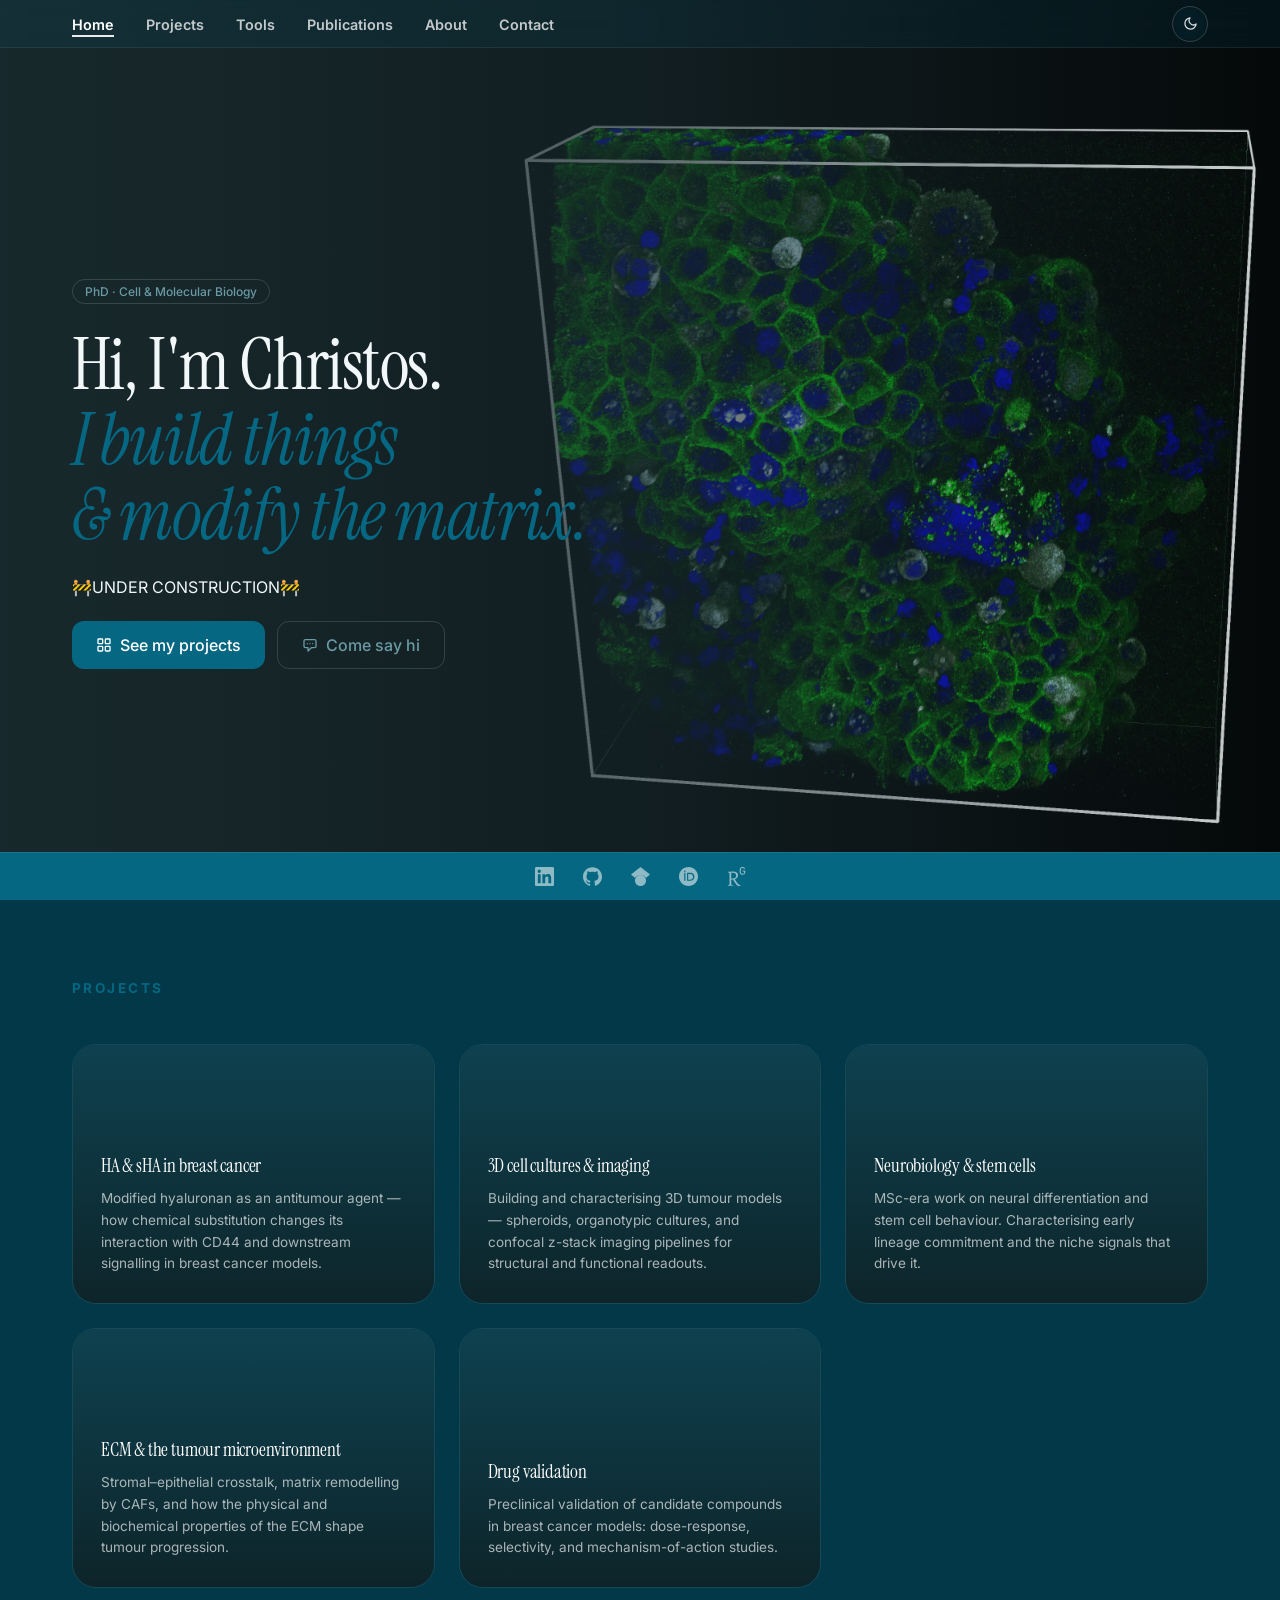
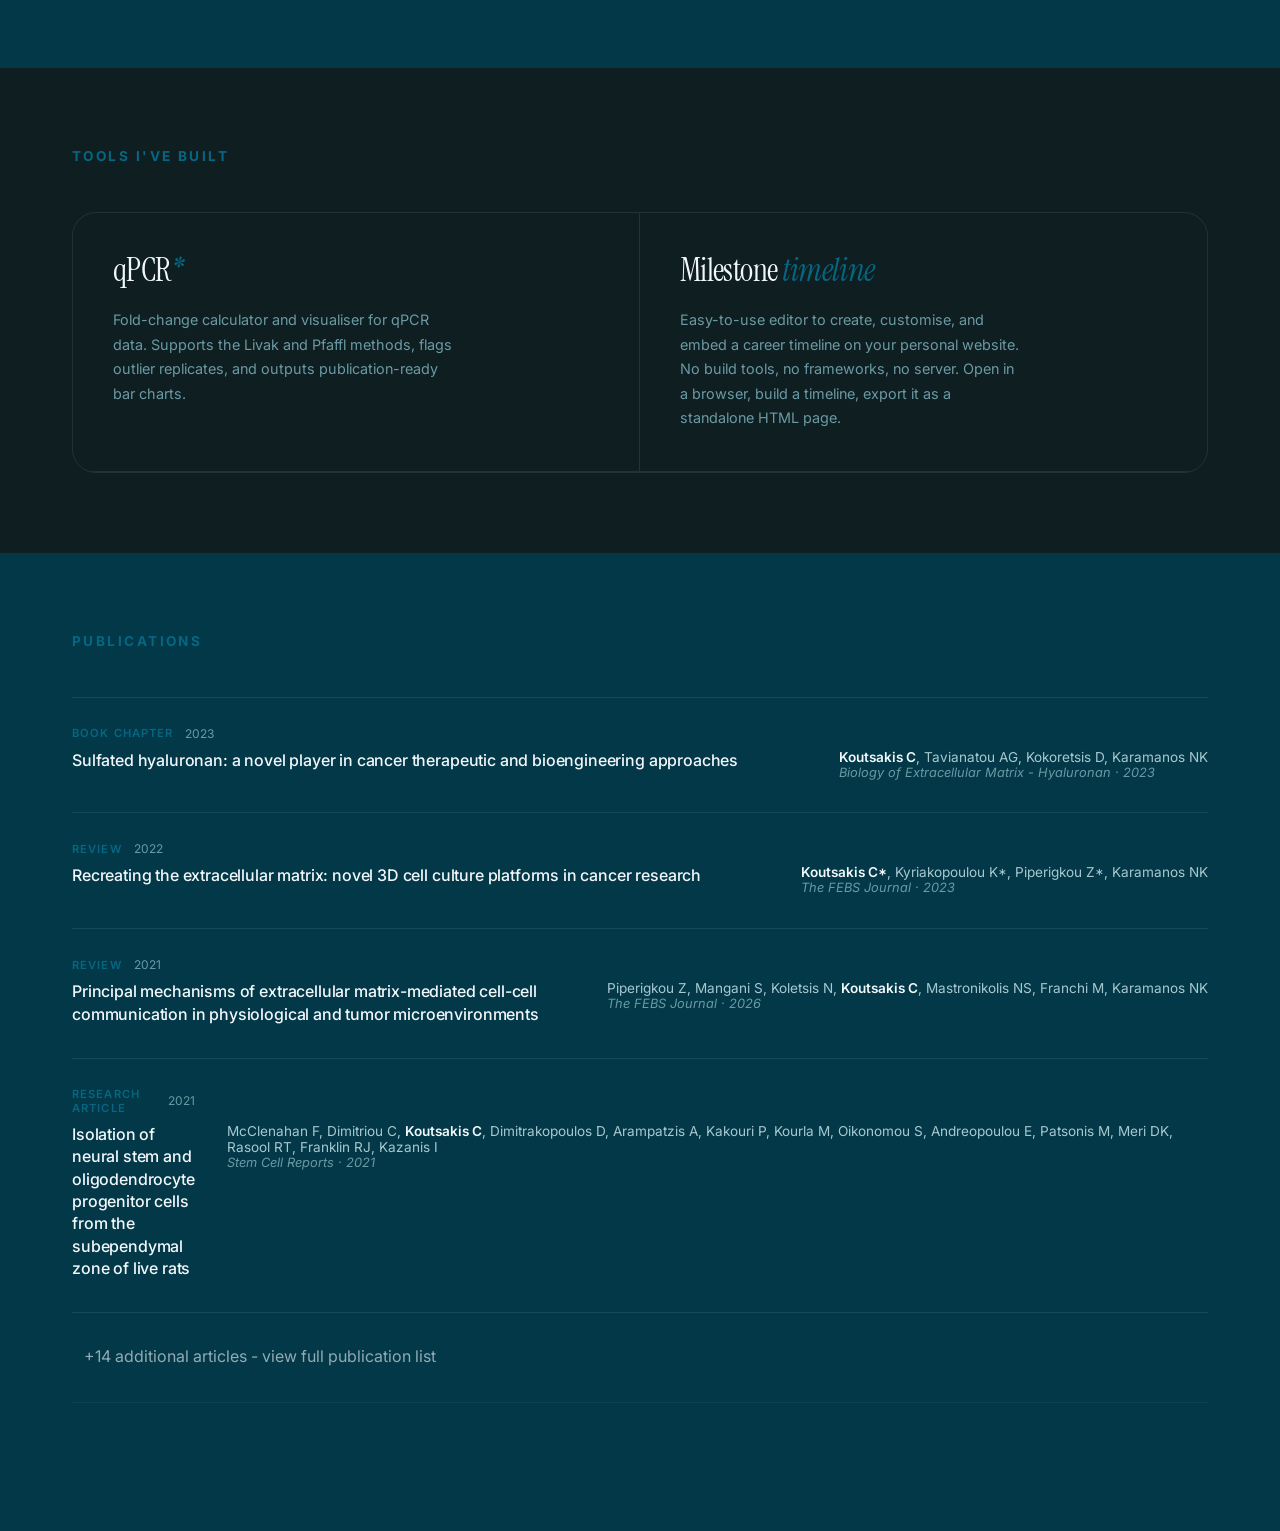
==== index.html @ 748b66ad "Update index.html fixed publication href links" ====
<!DOCTYPE html>
<html lang="en" data-theme="dark">
<head>
  <meta charset="UTF-8">
  <link rel="icon" type="image/svg+xml" href="/favicons/favicon.svg" type="image/svg+xml">
  <link rel="icon" type="image/png" href="/favicons/favicon-96x96.png" sizes="96x96" >
  <link rel="shortcut icon" href="/favicons/favicon.ico" />
  <link rel="apple-touch-icon" sizes="180x180" href="/favicons/apple-touch-icon.png" >
<meta name="apple-mobile-web-app-title" content="ck-bio">
  <meta name="viewport" content="width=device-width, initial-scale=1">
  <title>CK</title>
  <script>
    (function(){ const t = localStorage.getItem('theme'); if (t) document.documentElement.setAttribute('data-theme', t); })();
  </script>
  <link rel="preconnect" href="https://fonts.googleapis.com">
  <link rel="preconnect" href="https://fonts.gstatic.com" crossorigin>
  <link href="https://fonts.googleapis.com/css2?family=Instrument+Serif:ital@0;1&family=Newsreader:ital,opsz,wght@0,6..72,300..800;1,6..72,300..800&family=JetBrains+Mono:wght@300;400;500&family=Inter:wght@300;400;500;600&display=swap" rel="stylesheet">
  <link rel="stylesheet" href="style.css">
  <script data-goatcounter="https://goatreplicant.goatcounter.com/count"
        async src="//gc.zgo.at/count.js"></script>
</head>
<body>

  <nav class="navbar" id="navbar">
    <div class="navbar-inner">
      <button class="menu-btn nav-pill" id="menu-btn" aria-label="Open menu" aria-expanded="false">
        <span class="bar"></span>
        <span class="bar"></span>
        <span class="bar"></span>
      </button>
      <ul class="navbar-links" role="list">
        <li><a href="#" class="active">Home</a></li>
        <li><a href="#projects">Projects</a></li>
        <li><a href="#tools">Tools</a></li>
        <li><a href="#publications">Publications</a></li>
        <li><a href="about.html">About</a></li>
        <li><a href="contact.html">Contact</a></li>
      </ul>
      <div class="nav-controls">
        <button class="theme-btn nav-pill" id="theme-btn" aria-label="Toggle colour theme">
          <span class="theme-icon-wrap" aria-hidden="true">
            <svg class="icon-moon" width="15" height="15" fill="none" stroke="currentColor" stroke-width="2" viewBox="0 0 24 24"><path stroke-linecap="round" stroke-linejoin="round" d="M21 12.79A9 9 0 1111.21 3a7 7 0 009.79 9.79z"/></svg>
            <svg class="icon-sun" width="15" height="15" fill="none" stroke="currentColor" stroke-width="2" viewBox="0 0 24 24"><circle cx="12" cy="12" r="5"/><path stroke-linecap="round" stroke-linejoin="round" d="M12 1v2M12 21v2M4.22 4.22l1.42 1.42M18.36 18.36l1.42 1.42M1 12h2M21 12h2M4.22 19.78l1.42-1.42M18.36 5.64l1.42-1.42"/></svg>
          </span>
        </button>
      </div>
    </div>
  </nav>

  <div class="mobile-menu" id="mobile-menu" role="dialog" aria-modal="true">
    <a href="#" class="active">Home</a>
    <a href="#projects">Projects</a>
    <a href="#tools">Tools</a>
    <a href="#publications">Publications</a>
    <a href="about.html">About</a>
    <a href="contact.html">Contact</a>
  </div>

  <main>

    <!-- HERO -->
    <section class="hero">
      <div class="hero-bg">
        <img src="img/hero-bg.webp" alt="3D confocal z-stack - actin in green, nuclei in blue" loading="eager" fetchpriority="high">
        <div class="hero-overlay" aria-hidden="true"></div>
      </div>
      <div class="hero-content">
        <div class="hero-text">
          <span class="hero-pill">PhD · Cell &amp; Molecular Biology</span>
          <h1 class="display-serif hero-h1">
            Hi, I'm Christos.<br>
            <em>I build things<br>& modify the matrix.</em>
                     </h1>
           <p>🚧UNDER CONSTRUCTION🚧</p>
          <div class="hero-ctas">
            <a href="#projects" class="btn btn-default">
              <svg width="16" height="16" fill="none" stroke="currentColor" stroke-width="2" viewBox="0 0 24 24" aria-hidden="true"><rect x="3" y="3" width="7" height="7" rx="1"/><rect x="14" y="3" width="7" height="7" rx="1"/><rect x="3" y="14" width="7" height="7" rx="1"/><rect x="14" y="14" width="7" height="7" rx="1"/></svg>
              See my projects
            </a>
            <a href="contact.html" class="btn btn-outline">
              <svg width="16" height="16" fill="none" stroke="currentColor" stroke-width="2" viewBox="0 0 24 24" aria-hidden="true"><path stroke-linecap="round" stroke-linejoin="round" d="M8 10h.01M12 10h.01M16 10h.01M9 16H5a2 2 0 01-2-2V6a2 2 0 012-2h14a2 2 0 012 2v8a2 2 0 01-2 2h-5l-5 5v-5z"/></svg>
              Come say hi
            </a>
          </div>
        </div>
      </div>
    </section>

    <!-- PROJECTS PREVIEW -->
    <section class="section" id="projects">
      <div class="section-inner">
        <div class="section-label">
          <span class="eyebrow-lg">Projects</span>
        </div>
        <div class="pillars-grid">

          <a href="projects.html#sha" class="project-card">
            <div class="project-card-bg" style="background-image: url('img/project1.webp')"></div>
            <div class="project-card-overlay"></div>
            <div class="project-card-body">
              <h3>HA &amp; sHA in breast cancer</h3>
              <p>Modified hyaluronan as an antitumour agent — how chemical substitution changes its interaction with CD44 and downstream signalling in breast cancer models.</p>
            </div>
          </a>

          <a href="projects.html#3d" class="project-card">
            <div class="project-card-bg" style="background-image: url('img/project2.webp')"></div>
            <div class="project-card-overlay"></div>
            <div class="project-card-body">
              <h3>3D cell cultures &amp; imaging</h3>
              <p>Building and characterising 3D tumour models — spheroids, organotypic cultures, and confocal z-stack imaging pipelines for structural and functional readouts.</p>
            </div>
          </a>

          <a href="projects.html#neuro" class="project-card">
            <div class="project-card-bg" style="background-image: url('img/project3.webp')"></div>
            <div class="project-card-overlay"></div>
            <div class="project-card-body">
              <h3>Neurobiology &amp; stem cells</h3>
              <p>MSc-era work on neural differentiation and stem cell behaviour. Characterising early lineage commitment and the niche signals that drive it.</p>
            </div>
          </a>

          <a href="projects.html#ecm" class="project-card">
            <div class="project-card-bg" style="background-image: url('img/project4.webp')"></div>
            <div class="project-card-overlay"></div>
            <div class="project-card-body">
              <h3>ECM &amp; the tumour microenvironment</h3>
              <p>Stromal–epithelial crosstalk, matrix remodelling by CAFs, and how the physical and biochemical properties of the ECM shape tumour progression.</p>
            </div>
          </a>

          <a href="projects.html#drug" class="project-card">
            <div class="project-card-bg" style="background-image: url('img/project5.webp')"></div>
            <div class="project-card-overlay"></div>
            <div class="project-card-body">
              <h3>Drug validation</h3>
              <p>Preclinical validation of candidate compounds in breast cancer models: dose-response, selectivity, and mechanism-of-action studies.</p>
            </div>
          </a>

        </div>
      </div>
    </section>

    <!-- TOOLS PREVIEW -->
    <section class="section section-dark" id="tools">
      <div class="section-inner">
        <div class="section-label">
          <span class="eyebrow-lg">Tools I've Built</span>
        </div>
        <div class="interests-grid">

          <a href="https://ck-bio.github.io/qpcr" class="interest-card interest-card--link">
            <h3 class="interest-title">qPCR<em>*</em></h3>
            <p class="interest-desc">Fold-change calculator and visualiser for qPCR data. Supports the Livak and Pfaffl methods, flags outlier replicates, and outputs publication-ready bar charts.</p>
            <span class="star-count" data-repo="ck-bio/qpcr">⭐ —</span>
          </a>

          <a href="https://ck-bio.github.io/milestone-timeline" class="interest-card interest-card--link">
            <h3 class="interest-title">Milestone <em>timeline</em></h3>
            <p class="interest-desc">Easy-to-use editor to create, customise, and embed a career timeline on your personal website. No build tools, no frameworks, no server. Open in a browser, build a timeline, export it as a standalone HTML page.</p>
         <span class="star-count" data-repo="ck-bio/milestone-timeline">⭐ —</span>
          </a>

        </div>
      </div>
    </section>

    <section class="section" id="publications">
      <div class="section-inner">
        <div class="section-label">
          <span class="eyebrow-lg">Publications</span>
        </div>
        <div class="pub-list">

          
          <article class="pub-item">
            <div class="pub-meta"><span class="pub-type">Book chapter</span><span class="pub-year">2023</span></div>
            <h3 class="pub-title"><a href="https://doi.org/10.1007/978-3-031-30300-5_10" target="_blank" rel="noopener">Sulfated hyaluronan: a novel player in cancer therapeutic and bioengineering approaches</h3>
            <p class="pub-authors"><strong>Koutsakis C</strong>, Tavianatou AG, Kokoretsis D, Karamanos NΚ</p>
            <p class="pub-journal">Biology of Extracellular Matrix - Hyaluronan · 2023</p>
          </article>

          <article class="pub-item">
            <div class="pub-meta"><span class="pub-type">Review</span><span class="pub-year">2022</span></div>
            <h3 class="pub-title"><a href="https://doi.org/10.1111/febs.16778" target="_blank" rel="noopener">Recreating the extracellular matrix: novel 3D cell culture platforms in cancer research </h3>
            <p class="pub-authors"><strong>Koutsakis C*</strong>, Kyriakopoulou K*, Piperigkou Z*, Karamanos NK</p>
            <p class="pub-journal">The FEBS Journal · 2023</p>
            </article>

          <article class="pub-item">
            <div class="pub-meta"><span class="pub-type">Review</span><span class="pub-year">2021</span></div>
            <h3 class="pub-title"><a href="https://doi.org/10.1111/febs.70207" target="_blank" rel="noopener">Principal mechanisms of extracellular matrix-mediated cell-cell communication in physiological and tumor microenvironments</h3>
            <p class="pub-authors">Piperigkou Z, Mangani S, Koletsis N, <strong>Koutsakis C</strong>, Mastronikolis NS, Franchi M, Karamanos NK</p>
            <p class="pub-journal">The FEBS Journal · 2026</p>
          </article>

          <article class="pub-item">
            <div class="pub-meta"><span class="pub-type">Research article</span><span class="pub-year">2021</span></div>
            <h3 class="pub-title"><a href="https://doi.org/10.1016/j.stemcr.2021.08.015" target="_blank" rel="noopener">Isolation of neural stem and oligodendrocyte progenitor cells from the subependymal zone of live rats</h3>
            <p class="pub-authors">McClenahan F, Dimitriou C, <strong>Koutsakis C</strong>, Dimitrakopoulos D, Arampatzis A, Kakouri P, Kourla M, Oikonomou S, Andreopoulou E, Patsonis M, Meri DK, Rasool RT, Franklin RJ, Kazanis I</p>
            <p class="pub-journal">Stem Cell Reports · 2021</p>
               </article>

          <article class="pub-item pub-item--muted">
            <div class="pub-meta"><span class="pub-type"><a href="publications.html">+14 additional articles - view full publication list</a></span></div>
          </article>

        </div>
      </div>
    </section>
  </main>

  <footer class="footer">
    <div class="footer-inner">
      <a href="https://linkedin.com/in/ckoutsakis" target="_blank" rel="noopener noreferrer" class="footer-icon" aria-label="LinkedIn"><svg viewBox="0 0 24 24"><path d="M20.447 20.452h-3.554v-5.569c0-1.328-.027-3.037-1.852-3.037-1.853 0-2.136 1.445-2.136 2.939v5.667H9.351V9h3.414v1.561h.046c.477-.9 1.637-1.85 3.37-1.85 3.601 0 4.267 2.37 4.267 5.455v6.286zM5.337 7.433a2.062 2.062 0 01-2.063-2.065 2.064 2.064 0 112.063 2.065zm1.782 13.019H3.555V9h3.564v11.452zM22.225 0H1.771C.792 0 0 .774 0 1.729v20.542C0 23.227.792 24 1.771 24h20.451C23.2 24 24 23.227 24 22.271V1.729C24 .774 23.2 0 22.222 0h.003z"/></svg></a>
      <a href="https://github.com/ck-bio" target="_blank" rel="noopener noreferrer" class="footer-icon" aria-label="GitHub"><svg viewBox="0 0 24 24"><path d="M12 .297c-6.63 0-12 5.373-12 12 0 5.303 3.438 9.8 8.205 11.385.6.113.82-.258.82-.577 0-.285-.01-1.04-.015-2.04-3.338.724-4.042-1.61-4.042-1.61C4.422 18.07 3.633 17.7 3.633 17.7c-1.087-.744.084-.729.084-.729 1.205.084 1.838 1.236 1.838 1.236 1.07 1.835 2.809 1.305 3.495.998.108-.776.417-1.305.76-1.605-2.665-.3-5.466-1.332-5.466-5.93 0-1.31.465-2.38 1.235-3.22-.135-.303-.54-1.523.105-3.176 0 0 1.005-.322 3.3 1.23.96-.267 1.98-.399 3-.405 1.02.006 2.04.138 3 .405 2.28-1.552 3.285-1.23 3.285-1.23.645 1.653.24 2.873.12 3.176.765.84 1.23 1.91 1.23 3.22 0 4.61-2.805 5.625-5.475 5.92.42.36.81 1.096.81 2.22 0 1.606-.015 2.896-.015 3.286 0 .315.21.69.825.57C20.565 22.092 24 17.592 24 12.297c0-6.627-5.373-12-12-12"/></svg></a>
      <a href="https://scholar.google.com/citations?user=hE_3P08AAAAJ" target="_blank" rel="noopener noreferrer" class="footer-icon" aria-label="Google Scholar"><svg viewBox="0 0 24 24"><path d="M12 24a7 7 0 1 1 0-14 7 7 0 0 1 0 14zm0-24L0 9.5l4.838 3.94A8 8 0 0 1 12 10a8 8 0 0 1 7.162 3.44L24 9.5z"/></svg></a>
      <a href="https://orcid.org/0000-0001-8705-7867" target="_blank" rel="noopener noreferrer" class="footer-icon" aria-label="ORCID"><svg viewBox="0 0 24 24"><path d="M12 0C5.372 0 0 5.372 0 12s5.372 12 12 12 12-5.372 12-12S18.628 0 12 0zM7.369 4.378c.525 0 .947.431.947.947s-.422.947-.947.947a.95.95 0 0 1-.947-.947c0-.525.422-.947.947-.947zm-.722 3.038h1.444v10.041H6.647V7.416zm3.562 0h3.9c3.712 0 5.344 2.653 5.344 5.025 0 2.578-2.016 5.016-5.325 5.016h-3.919V7.416zm1.444 1.303v7.444h2.297c3.272 0 3.872-2.944 3.872-3.722 0-2.016-1.284-3.722-3.9-3.722h-2.269z"/></svg></a>
      <a href="https://www.researchgate.net/profile/Christos_Koutsakis" target="_blank" rel="noopener noreferrer" class="footer-icon" aria-label="ResearchGate"><svg viewBox="0 0 24 24" fill="currentColor"><path d="M19.586 0c-.818 0-1.508.19-2.073.565-.563.377-.97.936-1.213 1.68a3.193 3.193 0 0 0-.112.437 8.365 8.365 0 0 0-.078.53 9 9 0 0 0-.05.727c-.01.282-.013.621-.013 1.016a31.121 31.123 0 0 0 .014 1.017 9 9 0 0 0 .05.727 7.946 7.946 0 0 0 .077.53h-.005a3.334 3.334 0 0 0 .113.438c.245.743.65 1.303 1.214 1.68.565.376 1.256.564 2.075.564.8 0 1.536-.213 2.105-.603.57-.39.94-.916 1.175-1.65.076-.235.135-.558.177-.93a10.9 10.9 0 0 0 .043-1.207v-.82c0-.095-.047-.142-.14-.142h-3.064c-.094 0-.14.047-.14.141v.956c0 .094.046.14.14.14h1.666c.056 0 .084.03.084.086 0 .36 0 .62-.036.865-.038.244-.1.447-.147.606-.108.385-.348.664-.638.876-.29.212-.738.35-1.227.35-.545 0-.901-.15-1.21-.353-.306-.203-.517-.454-.67-.915a3.136 3.136 0 0 1-.147-.762 17.366 17.367 0 0 1-.034-.656c-.01-.26-.014-.572-.014-.939a26.401 26.403 0 0 1 .014-.938 15.821 15.822 0 0 1 .035-.656 3.19 3.19 0 0 1 .148-.76 1.89 1.89 0 0 1 .742-1.01c.344-.244.593-.352 1.137-.352.508 0 .815.096 1.144.303.33.207.528.492.764.925.047.094.111.118.198.07l1.044-.43c.075-.048.09-.115.042-.199a3.549 3.549 0 0 0-.466-.742 3 3 0 0 0-.679-.607 3.313 3.313 0 0 0-.903-.41A4.068 4.068 0 0 0 19.586 0zM8.217 5.836c-1.69 0-3.036.086-4.297.086-1.146 0-2.291 0-3.007-.029v.831l1.088.2c.744.144 1.174.488 1.174 2.264v11.288c0 1.777-.43 2.12-1.174 2.263l-1.088.2v.832c.773-.029 2.12-.086 3.465-.086 1.29 0 2.951.057 3.667.086v-.831l-1.49-.2c-.773-.115-1.174-.487-1.174-2.264v-4.784c.688.057 1.29.057 2.206.057 1.748 3.123 3.41 5.472 4.355 6.56.86 1.032 2.177 1.691 3.839 1.691.487 0 1.003-.086 1.318-.23v-.744c-1.031 0-2.063-.716-2.808-1.518-1.26-1.376-2.95-3.582-4.355-6.074 2.32-.545 4.04-2.722 4.04-4.9 0-3.208-2.492-4.698-5.758-4.698zm-.515 1.29c2.406 0 3.839 1.26 3.839 3.552 0 2.263-1.547 3.782-4.097 3.782-.974 0-1.404-.03-2.063-.086v-7.19c.66-.059 1.547-.059 2.32-.059z"/></svg></a>
      </div>
  </footer>

  <button id="scroll-to-top" class="scroll-top" aria-label="Scroll to top">
    <svg width="20" height="20" fill="none" stroke="currentColor" stroke-width="2" viewBox="0 0 24 24"><path stroke-linecap="round" stroke-linejoin="round" d="M5 15l7-7 7 7"/></svg>
  </button>

  <script src="main.js" defer></script>
</body>
</html>
---- style.css ----
/* ── DARK THEME (default) ── */
:root, [data-theme="dark"] {
  --font-serif: 'Instrument Serif', 'Newsreader', Georgia, serif;
  --font-mono:  'JetBrains Mono', monospace;
  --font-sans:  'Inter', system-ui, sans-serif;
  --bg:          #023847;
  --surface:     #0e4352;
  --brand:       #056782;
  --accent:      #056782;
  --text-2:      #a8c8d0;
  --text-3:      #6a9aa4;
  --fg:          #f2f7fa;
  --line:        rgba(140,168,172,0.15);
  --line-strong: rgba(140,168,172,0.25);
  --glass:       rgba(45,74,80,0.6);
  --hero-overlay-h: rgba(25,43,47,0.95);
  --hero-overlay-m: rgba(25,43,47,0.7);
  --hero-overlay-t: rgba(25,43,47,0.2);
  --hero-overlay-mob-t: rgba(25,43,47,0.88);
  --hero-overlay-mob-m: rgba(25,43,47,0.55);
  --outline-hover-bg: rgba(45,74,80,0.9);
  --radius-md:  0.375rem;
  --radius-xl:  0.75rem;
  --radius-3xl: 1.5rem;
  --ease-out:   cubic-bezier(0, 0, 0.2, 1);
  --max-w:      1200px;
  --bar:        3rem;
}

/* ── LIGHT THEME ── */
[data-theme="light"] {
  --bg:          #f0f7f9;
  --surface:     #dceef2;
  --text-2:      #2d5a62;
  --text-3:      #4a8090;
  --fg:          #0d2428;
  --line:        rgba(5,103,130,0.12);
  --line-strong: rgba(5,103,130,0.22);
  --glass:       rgba(220,238,242,0.7);
  --hero-overlay-h: rgba(240,247,249,0.92);
  --hero-overlay-m: rgba(240,247,249,0.65);
  --hero-overlay-t: rgba(240,247,249,0.15);
  --hero-overlay-mob-t: rgba(240,247,249,0.88);
  --hero-overlay-mob-m: rgba(240,247,249,0.55);
  --outline-hover-bg: rgba(220,238,242,0.9);
}

*, *::before, *::after { box-sizing: border-box; margin: 0; padding: 0; border: 0; }
html { font-size: 16px; -webkit-font-smoothing: antialiased; scroll-behavior: smooth; }
body {
  font-family: var(--font-sans); font-weight: 400;
  background: var(--bg); color: var(--fg);
  min-height: 100vh; display: flex; flex-direction: column;
  padding-bottom: calc(var(--bar) + env(safe-area-inset-bottom));
  transition: background 0.3s, color 0.3s;
}
a { color: inherit; text-decoration: none; }
img { display: block; max-width: 100%; height: auto; }
ul { list-style: none; }

.display-serif { font-family: var(--font-serif); font-optical-sizing: auto; letter-spacing: -0.02em; font-weight: 400; line-height: 1.04; }
.display-serif em { color: var(--accent); font-style: italic; }

.eyebrow { font-family: var(--font-sans); letter-spacing: 0.22em; text-transform: uppercase; color: var(--brand); font-size: 11px; font-weight: 600; }

/* ── NAV ── */
.navbar {
  position: fixed; top: 0; left: 0; right: 0; z-index: 50;
  height: var(--bar);
  background: rgba(5,103,130,0.12);
  backdrop-filter: blur(12px); -webkit-backdrop-filter: blur(12px);
  border-bottom: 1px solid rgba(255,255,255,0.07);
  transition: background 0.3s;
}
[data-theme="light"] .navbar {
  background: rgba(240,247,249,0.65);
  border-bottom-color: rgba(5,103,130,0.1);
}    [data-theme="light"] .navbar .navbar-links a { color: rgba(13,36,40,0.7); }
[data-theme="light"] .navbar .navbar-links a:hover { color: #0d2428; }
[data-theme="light"] .navbar .navbar-links a.active { color: #0d2428; }
[data-theme="light"] .navbar .navbar-links a::after { background: #0d2428; }
.navbar-inner {
  max-width: var(--max-w); margin: 0 auto; height: 100%;
  display: flex; align-items: center; justify-content: space-between; padding: 0 2rem;
}
.navbar-links { display: flex; align-items: center; gap: 2rem; }
.navbar-links a {
  font-size: 0.9rem; font-weight: 600; color: rgba(255,255,255,0.75);
  transition: color 0.2s; position: relative;
}
.navbar-links a::after {
  content: ''; position: absolute; bottom: -4px; left: 0;
  height: 2px; width: 0; background: rgba(255,255,255,0.9); transition: width 0.3s;
}
.navbar-links a:hover { color: #fff; }
.navbar-links a:hover::after { width: 100%; }
.navbar-links a.active { color: #fff; }
.navbar-links a.active::after { width: 100%; }

/* ── NAV CONTROLS ── */
.nav-controls { display: flex; align-items: center; gap: 0.5rem; }

/* shared pill style — always visible over any bg */
.nav-pill {
  display: flex; align-items: center; justify-content: center;
  width: 2.25rem; height: 2.25rem; border-radius: 9999px; cursor: pointer;
  background: rgba(5,103,130,0.18); backdrop-filter: blur(8px); -webkit-backdrop-filter: blur(8px);
  border: 1px solid rgba(255,255,255,0.18); color: rgba(255,255,255,0.85);
  transition: background 0.2s, border-color 0.2s, color 0.2s;
}
.nav-pill:hover { background: rgba(5,103,130,0.45); border-color: rgba(255,255,255,0.4); color: #fff; }
[data-theme="light"] .nav-pill {
  background: rgba(255,255,255,0.55); border-color: rgba(5,103,130,0.25); color: rgba(13,36,40,0.8);
}
[data-theme="light"] .nav-pill:hover { background: rgba(255,255,255,0.85); border-color: rgba(5,103,130,0.5); color: #0d2428; }

.theme-btn { background: none; }

/* animated sun/moon swap */
.theme-icon-wrap {
  position: relative; width: 15px; height: 15px;
}
.icon-moon, .icon-sun {
  position: absolute; top: 0; left: 0;
  transition: opacity 0.3s, transform 0.4s var(--ease-out);
}
.icon-moon { opacity: 1; transform: rotate(0deg) scale(1); }
.icon-sun  { opacity: 0; transform: rotate(-90deg) scale(0.6); }
[data-theme="light"] .icon-moon { opacity: 0; transform: rotate(90deg) scale(0.6); }
[data-theme="light"] .icon-sun  { opacity: 1; transform: rotate(0deg) scale(1); }

/* ── HAMBURGER BUTTON ── */
.menu-btn {
  display: none; flex-direction: column; justify-content: center;
  gap: 0; background: none; cursor: pointer; padding: 0;
  width: 2.25rem; height: 2.25rem;
}
.bar {
  display: block; width: 16px; height: 1.5px;
  background: currentColor; border-radius: 2px;
  transition: transform 0.3s var(--ease-out), opacity 0.2s, width 0.3s var(--ease-out);
  transform-origin: center;
  margin: 2.5px auto;
}
/* open state: top bar rotates to \, bottom bar rotates to /, middle fades */
.menu-btn.open .bar:nth-child(1) { transform: translateY(6.5px) rotate(45deg); }
.menu-btn.open .bar:nth-child(2) { opacity: 0; width: 0; }
.menu-btn.open .bar:nth-child(3) { transform: translateY(-6.5px) rotate(-45deg); }

/* ── MOBILE DRAWER ── */
.mobile-menu {
  position: fixed; top: var(--bar); left: 0; right: 0;
  bottom: calc(var(--bar) + env(safe-area-inset-bottom));
  z-index: 48; background: var(--brand);
  display: flex; flex-direction: column; align-items: center; justify-content: center; gap: 2.5rem;
  opacity: 0; pointer-events: none; transform: translateX(100%);
  transition: opacity 0.3s var(--ease-out), transform 0.3s var(--ease-out);
}
.mobile-menu.open { opacity: 1; pointer-events: auto; transform: translateX(0); }
.mobile-menu a { font-size: 1.75rem; font-weight: 600; color: rgba(255,255,255,0.7); transition: color 0.2s; }
.mobile-menu a:hover, .mobile-menu a.active { color: #fff; }

/* ── HERO ── */
.hero {
  position: relative; overflow: hidden;
  min-height: 100dvh; display: flex; flex-direction: column;
}
.hero-bg { position: absolute; inset: 0; z-index: 0; }
.hero-bg img {
  width: 100%; height: 100%; object-fit: cover; object-position: center right;
  will-change: transform; transform: translateZ(0);
}
.hero-overlay {
  position: absolute; inset: 0;
  background: linear-gradient(to right, var(--hero-overlay-h) 0%, var(--hero-overlay-m) 50%, var(--hero-overlay-t) 100%);
}
.hero-content {
  position: relative; z-index: 10;
  max-width: var(--max-w); margin: 0 auto; width: 100%;
  padding: 8rem 2rem 5rem; flex: 1;
  display: flex; align-items: center;
}
.hero-text { max-width: 42rem; display: flex; flex-direction: column; gap: 1.5rem; }
.hero-pill {
  display: inline-flex; align-items: center; gap: 0.5rem;
  align-self: flex-start;
  border: 1px solid var(--line-strong); border-radius: 9999px;
  padding: 0.25rem 0.75rem; font-size: 0.75rem; font-weight: 500; color: var(--text-3);
}
.hero-h1 { font-size: clamp(3rem, 7vw, 4.5rem); }
.hero-tagline { font-size: 1.125rem; color: var(--text-2); line-height: 1.65; max-width: 36rem; }
.hero-ctas { display: flex; flex-wrap: wrap; gap: 0.75rem; }
.btn {
  display: inline-flex; align-items: center; justify-content: center; gap: 0.5rem;
  font-family: var(--font-sans); font-weight: 500; white-space: nowrap; cursor: pointer;
  transition: background-color 0.2s, border-color 0.2s, color 0.2s; text-decoration: none;
}
.btn-default { background: var(--accent); color: #fff; border-radius: var(--radius-xl); height: 3rem; padding: 0 1.5rem; font-size: 1rem; }
.btn-default:hover { background: #044f65; }
.btn-outline { border: 1px solid var(--line-strong); color: var(--text-3); background: transparent; border-radius: var(--radius-xl); height: 3rem; padding: 0 1.5rem; font-size: 1rem; }
.btn-outline:hover { border-color: var(--brand); color: var(--text-3); }
.btn-ghost { color: var(--fg); background: transparent; padding: 0; font-size: 0.875rem; font-weight: 600; height: 2.25rem; }
.btn-ghost:hover { color: var(--accent); }
.btn-ghost svg { transition: transform 0.2s; }
.btn-ghost:hover svg { transform: translateX(3px); }

/* ── GLASS CARD ── */
.glass-card { background: var(--glass); border: 1px solid var(--line); border-radius: var(--radius-3xl); backdrop-filter: blur(8px); -webkit-backdrop-filter: blur(8px); transition: border-color 0.25s, box-shadow 0.25s; }
.glass-card:hover { border-color: rgba(5,103,130,0.5); box-shadow: 0 0 0 1px rgba(5,103,130,0.15), inset 0 0 20px rgba(5,103,130,0.04); }

/* ── SECTIONS ── */
.section { padding: 5rem 0; }
.section-inner { max-width: var(--max-w); margin: 0 auto; padding: 0 2rem; }
.section-label { display: flex; align-items: baseline; justify-content: space-between; margin-bottom: 3rem; }
.section-label h2 { font-family: var(--font-serif); font-size: clamp(2rem, 4vw, 2.75rem); font-weight: 400; letter-spacing: -0.02em; line-height: 1.1; margin-top: 0.4rem; }
.eyebrow-lg { font-family: var(--font-sans); letter-spacing: 0.18em; text-transform: uppercase; color: var(--brand); font-size: 0.85rem; font-weight: 700; }

/* ── ABOUT ── */
.about-grid { display: grid; grid-template-columns: 1fr auto; gap: 4rem; align-items: center; }
.about-text p { font-size: 1.05rem; line-height: 1.75; color: var(--text-2); max-width: 52ch; }
.portrait-ring {
  width: 11rem; height: 11rem; flex-shrink: 0;
  border-radius: 50%; border: 1px solid var(--line-strong);
  background: var(--surface); padding: 0.5rem; overflow: hidden;
}
.portrait-ring img { width: 100%; height: 100%; object-fit: cover; border-radius: 50%; }
.portrait-placeholder {
  width: 100%; height: 100%; border-radius: 50%;
  background: linear-gradient(135deg, var(--surface) 0%, var(--brand) 100%);
  display: flex; align-items: center; justify-content: center;
  font-family: var(--font-mono); font-size: 0.6rem; color: var(--text-3);
  letter-spacing: 0.1em; text-align: center; padding: 1rem;
}

/* ── TOOLS CARDS ── */
.section-dark { background: #0f1e21; transition: background 0.3s; }
[data-theme="light"] .section-dark { background: var(--surface); }
.interests-grid {
  display: grid; grid-template-columns: 1fr 1fr;
  border: 1px solid var(--line); border-radius: var(--radius-3xl); overflow: hidden;
}
.interests-grid--5 { grid-template-columns: repeat(3, 1fr); }
.interests-grid--5 .interest-card:nth-child(3) { border-right: none; }
.interests-grid--5 .interest-card:nth-child(3), .interests-grid--5 .interest-card:nth-child(4), .interests-grid--5 .interest-card:nth-child(5) { border-bottom: none; }
.interests-grid--5 .interest-card:nth-child(4) { border-right: 1px solid var(--line); }
.interests-grid--5 .interest-card:nth-child(4), .interests-grid--5 .interest-card:nth-child(5) { grid-row: 2; }
/* centre the bottom 2 in a 3-col grid */
.interests-grid--5 .interest-card:nth-child(4) { grid-column: 1; }
.interests-grid--5 .interest-card:nth-child(5) { grid-column: 2; border-right: none; }
.interest-card {
  padding: 2.5rem;
  border-right: 1px solid var(--line);
  border-bottom: 1px solid var(--line);
  transition: background 0.2s;
}
.interest-card:nth-child(even) { border-right: none; }
.interest-card:nth-child(3),
.interest-card:nth-child(4) { border-bottom: none; }
.interest-card:hover { background: rgba(5,103,130,0.07); }
.interest-title {
  font-family: var(--font-serif);
  font-size: clamp(1.5rem, 2.5vw, 2rem);
  font-weight: 400; letter-spacing: -0.02em; line-height: 1.1;
  margin-bottom: 1.25rem;
}
.interest-title em { color: var(--accent); font-style: italic; }
.interest-desc { font-size: 0.9rem; color: var(--text-3); line-height: 1.7; max-width: 38ch; }

/* ── PILLARS ── */
.pillars-grid { display: grid; grid-template-columns: repeat(3, 1fr); gap: 1.5rem; }
.pillar-card { display: flex; flex-direction: column; padding: 1.75rem; height: 100%; }
/* ── FOOTER ── */
.footer {
  position: fixed; bottom: 0; left: 0; right: 0; z-index: 49;
  height: var(--bar); padding-bottom: env(safe-area-inset-bottom);
  background: var(--brand); border-top: 1px solid rgba(255,255,255,0.08);
  display: flex; align-items: center; justify-content: center;
}
.footer-inner { display: flex; align-items: center; justify-content: center; gap: 0.25rem; }
.footer-icon {
  display: flex; align-items: center; justify-content: center;
  color: rgba(255,255,255,0.55); min-width: 44px; min-height: 44px;
  border-radius: 8px;
  transition: color 0.2s, background 0.2s, transform 0.2s;
  position: relative;
}
.footer-icon:hover {
  color: #fff;
  transform: scale(1.12);
}
.footer-icon svg { width: 19px; height: 19px; fill: currentColor; }

/* ── SCROLL TOP ── */
.scroll-top {
  position: fixed;
  bottom: calc(var(--bar) + env(safe-area-inset-bottom) + 0.75rem);
  right: 1.25rem; z-index: 50;
  width: 2.5rem; height: 2.5rem; border-radius: 50%;
  background: rgba(5,103,130,0.18); backdrop-filter: blur(8px); -webkit-backdrop-filter: blur(8px);
  border: 1px solid rgba(255,255,255,0.18); color: rgba(255,255,255,0.85);
  display: flex; align-items: center; justify-content: center;
  cursor: pointer; opacity: 0; transform: translateY(1rem); pointer-events: none;
  transition: opacity 0.3s, transform 0.3s, background 0.2s, color 0.2s;
}
.scroll-top.visible { opacity: 1; transform: translateY(0); pointer-events: auto; }
.scroll-top:hover { background: rgba(5,103,130,0.45); border-color: rgba(255,255,255,0.4); color: #fff; }
[data-theme="light"] .scroll-top { background: rgba(255,255,255,0.55); border-color: rgba(5,103,130,0.25); color: rgba(13,36,40,0.8); }
[data-theme="light"] .scroll-top:hover { background: rgba(255,255,255,0.85); border-color: rgba(5,103,130,0.5); color: #0d2428; }

/* ── RESPONSIVE ── */
@media (max-width: 1024px) { .pillars-grid { grid-template-columns: 1fr 1fr; } }
@media (max-width: 768px) {
  .navbar-links { display: none; }
  .navbar-inner { justify-content: space-between; }
  .menu-btn { display: flex; }
  .hero-h1 { font-size: 2.75rem; }
  .hero-content { padding: 6rem 1.25rem 4rem; align-items: flex-end; }
  .hero-overlay { background: linear-gradient(to bottom, var(--hero-overlay-mob-t) 0%, var(--hero-overlay-mob-m) 55%, var(--hero-overlay-mob-t) 100%); }
  .about-grid { grid-template-columns: 1fr; gap: 2rem; }
  .portrait-ring { order: -1; }
  .interests-grid { grid-template-columns: 1fr; }
  .interest-card { border-right: none; }
  .interest-card:nth-child(3) { border-bottom: 1px solid var(--line); }
  .pillars-grid { grid-template-columns: 1fr; }
  .section-inner { padding: 0 1.25rem; }
  .footer-inner { gap: 0; justify-content: space-around; width: 100%; }
  .hero-ctas { flex-direction: column; gap: 0.5rem; }
  .hero-ctas .btn { width: 100%; height: 3.75rem; border-radius: var(--radius-xl); justify-content: center; }
  .interests-grid--5 { grid-template-columns: 1fr; }
  .interests-grid--5 .interest-card { border-right: none !important; border-bottom: 1px solid var(--line) !important; }
  .interests-grid--5 .interest-card:last-child { border-bottom: none !important; }
  .hero { min-height: 85dvh; max-height: 85dvh; }
.hero-bg img { object-position: center top; }
}
@media (max-width: 540px) {
  .navbar-inner { padding: 0 1.25rem; }
  .section { padding: 3.5rem 0; }
}

/* ── PUBLICATIONS LIST ── */
.pub-list { display: flex; flex-direction: column; }
.pub-item {
  padding: 1.75rem 0;
  border-bottom: 1px solid var(--line);
  display: grid; grid-template-columns: 1fr auto;
  grid-template-rows: auto auto auto;
  gap: 0.3rem 2rem;
  align-items: start;
  transition: background 0.2s;
}
.pub-item:first-child { border-top: 1px solid var(--line); }
.pub-item--muted { opacity: 0.6; }
.pub-item--muted:hover { opacity: 1; }
.pub-meta {
  grid-column: 1 / -1; display: flex; align-items: center; gap: 0.75rem;
  margin-bottom: 0.2rem;
}
.pub-type {
  font-size: 0.7rem; font-weight: 600; letter-spacing: 0.1em; text-transform: uppercase;
  color: var(--brand);
}
.pub-year { font-size: 0.75rem; color: var(--text-3); }
.pub-title {
  font-family: var(--font-sans); font-size: 1rem; font-weight: 500;
  letter-spacing: -0.01em; line-height: 1.4; color: var(--fg);
  grid-column: 1; margin: 0;
}
.pub-title a { color: inherit; transition: color 0.2s; }
.pub-title a:hover { color: var(--accent); }
.pub-authors { font-size: 0.85rem; color: var(--text-2); grid-column: 1; margin: 0; }
.pub-authors strong { color: var(--fg); font-weight: 600; }
.pub-journal { font-size: 0.8rem; color: var(--text-3); grid-column: 1; margin: 0; font-style: italic; }
.pub-doi {
  font-size: 0.75rem; color: var(--accent); white-space: nowrap;
  grid-column: 2; grid-row: 2 / 4; align-self: center;
  transition: color 0.2s;
}
.pub-doi:hover { color: var(--fg); }

/* ── CLICKABLE CARDS ── */
.interest-card--link, .pillar-card--link {
  display: block; text-decoration: none; color: inherit; cursor: pointer;
}
.interest-card--link:hover { background: rgba(5,103,130,0.07); }
.pillar-card--link { transition: border-color 0.25s, box-shadow 0.25s; }
.pillar-card--link:hover { border-color: rgba(5,103,130,0.5); box-shadow: 0 0 0 1px rgba(5,103,130,0.15), inset 0 0 20px rgba(5,103,130,0.04); }
/* ── PROJECT CARDS WITH BG IMAGE ── */
.project-card {
  position: relative; overflow: hidden; min-height: 260px;
  display: flex; flex-direction: column; justify-content: flex-end;
  padding: 0; text-decoration: none; color: inherit;
  border-radius: var(--radius-3xl); border: 1px solid var(--line);
  transition: border-color 0.25s, box-shadow 0.25s, transform 0.25s;
}
.project-card:hover {
  border-color: rgba(5,103,130,0.5);
  box-shadow: 0 0 0 1px rgba(5,103,130,0.15), 0 8px 32px rgba(0,0,0,0.25);
  transform: translateY(-2px);
}
.project-card-bg {
  position: absolute; inset: 0;
  background-size: cover; background-position: center;
  background-color: var(--surface);
  transition: transform 0.4s var(--ease-out);
}
.project-card:hover .project-card-bg { transform: scale(1.03); }
.project-card-overlay {
  position: absolute; inset: 0;
  background: linear-gradient(to top, rgba(13,26,28,0.75) 0%, rgba(13,26,28,0.35) 55%, rgba(13,26,28,0.05) 100%);
}
[data-theme="light"] .project-card-overlay {
  background: linear-gradient(to top, rgba(8,20,22,0.68) 0%, rgba(8,20,22,0.28) 55%, rgba(8,20,22,0.05) 100%);
}
.project-card-body {
  position: relative; z-index: 2;
  padding: 1.75rem;
}
.project-card-body h3 {
  font-family: var(--font-serif); font-size: 1.2rem; font-weight: 400;
  letter-spacing: -0.01em; line-height: 1.25; color: #fff; margin-bottom: 0.6rem;
}
.project-card-body p {
  font-size: 0.85rem; color: rgba(255,255,255,0.65); line-height: 1.6; margin: 0;
}
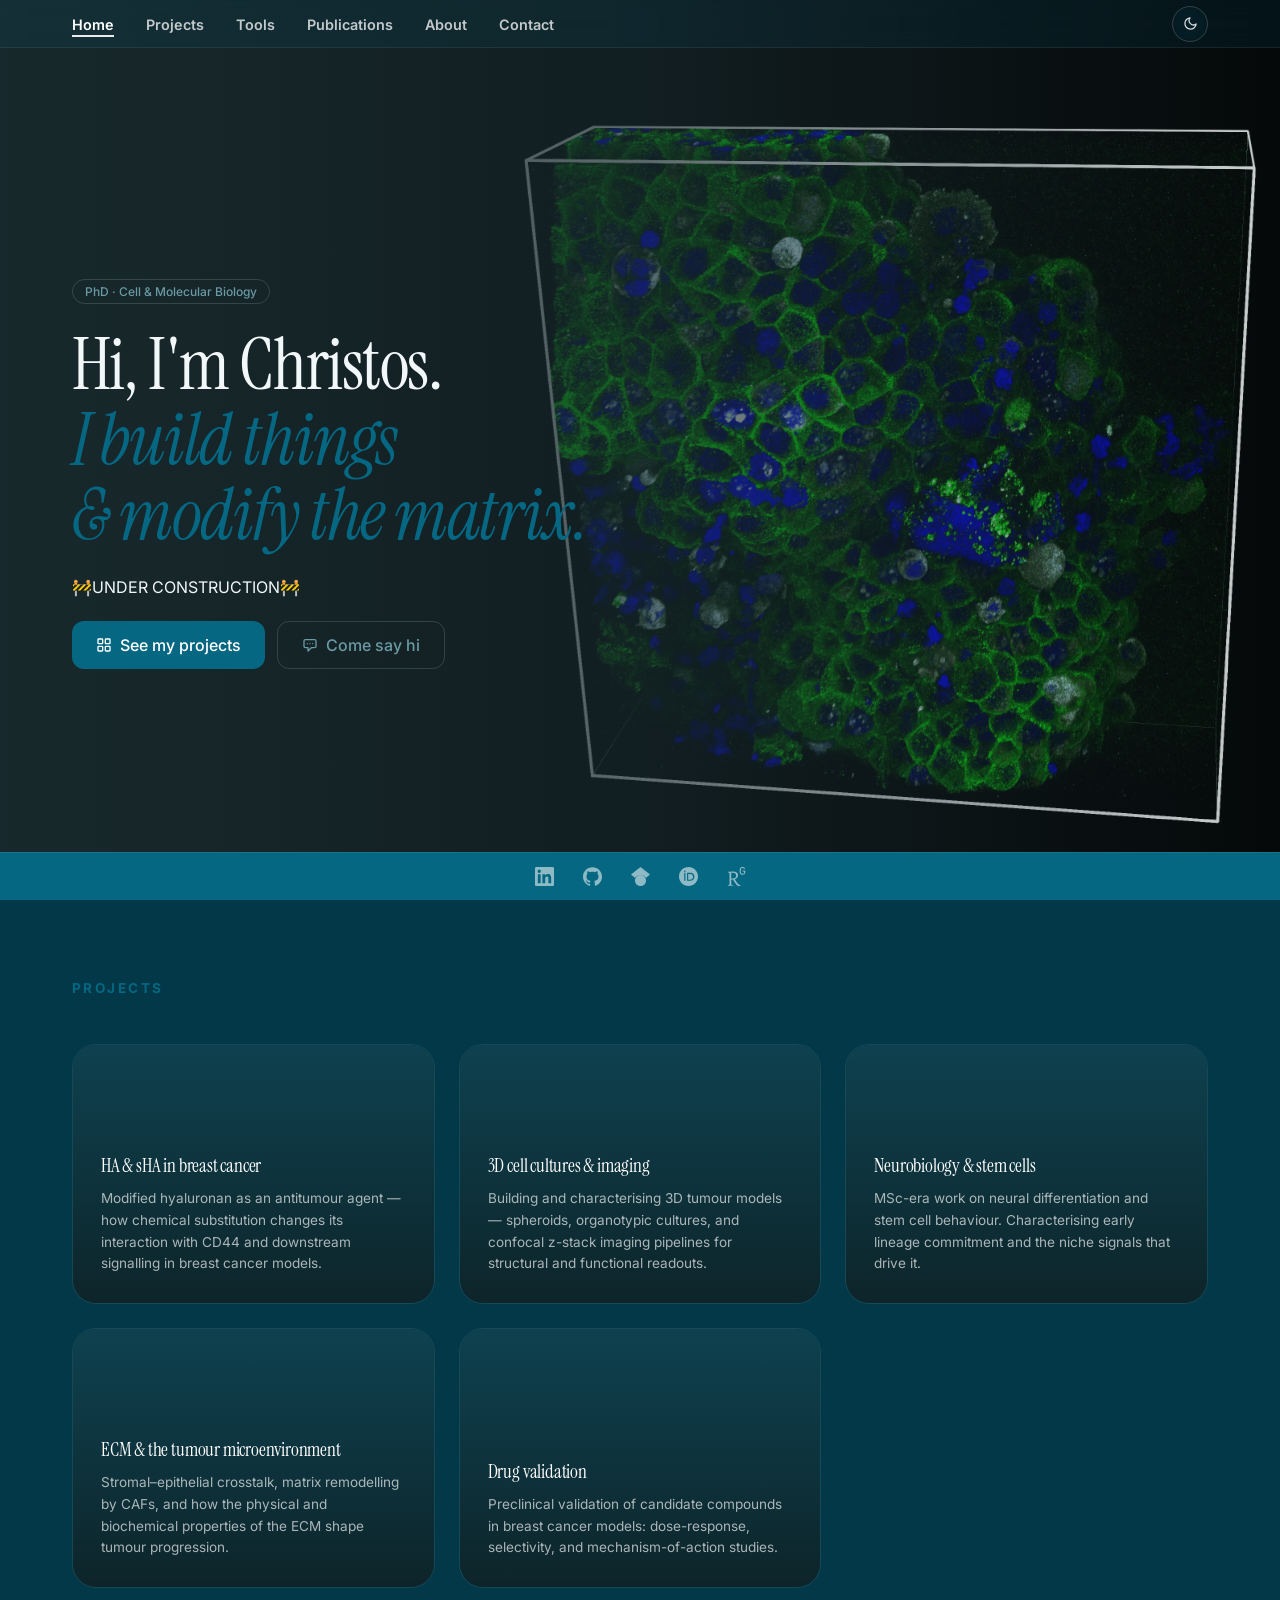
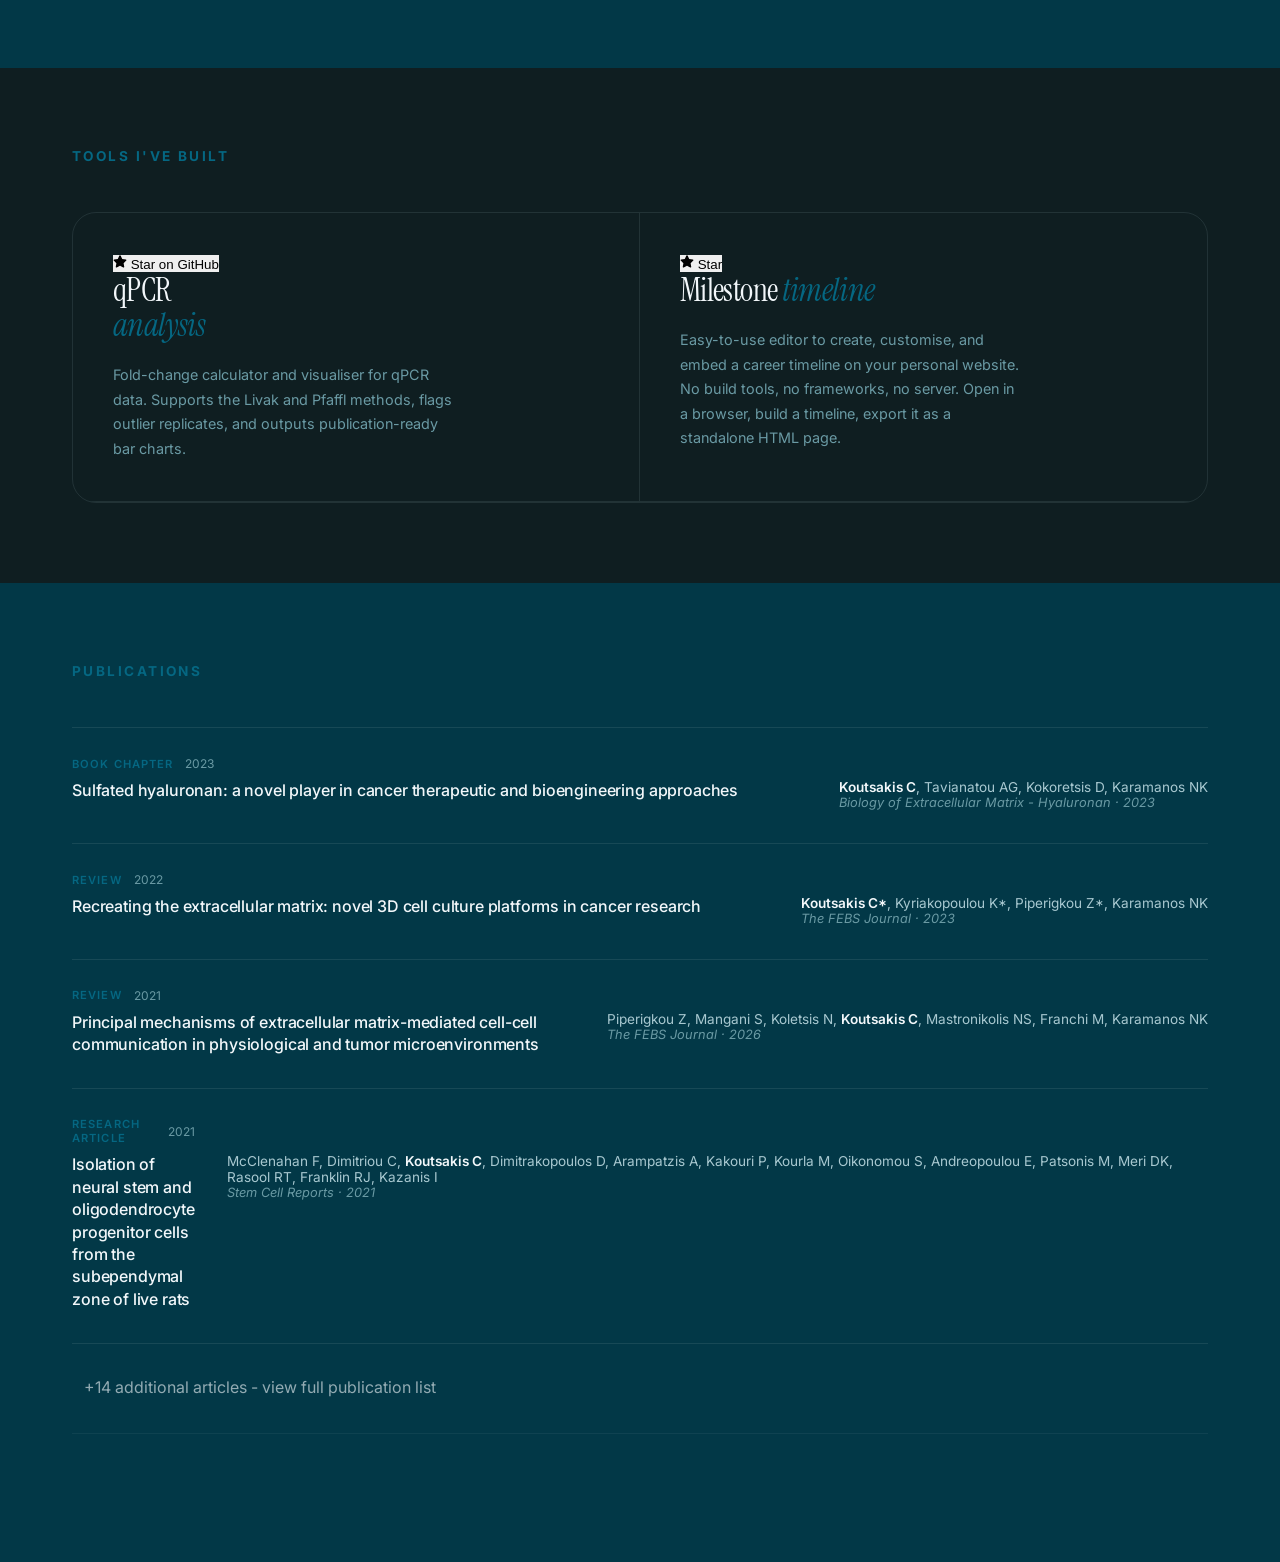
==== commit da117f99: "Update index.html added star on GH pill" ====
--- a/index.html
+++ b/index.html
@@ -152,15 +152,23 @@
         <div class="interests-grid">
 
           <a href="https://ck-bio.github.io/qpcr" class="interest-card interest-card--link">
-            <h3 class="interest-title">qPCR<em>*</em></h3>
-            <p class="interest-desc">Fold-change calculator and visualiser for qPCR data. Supports the Livak and Pfaffl methods, flags outlier replicates, and outputs publication-ready bar charts.</p>
-            <span class="star-count" data-repo="ck-bio/qpcr">⭐ —</span>
-          </a>
-
-          <a href="https://ck-bio.github.io/milestone-timeline" class="interest-card interest-card--link">
-            <h3 class="interest-title">Milestone <em>timeline</em></h3>
-            <p class="interest-desc">Easy-to-use editor to create, customise, and embed a career timeline on your personal website. No build tools, no frameworks, no server. Open in a browser, build a timeline, export it as a standalone HTML page.</p>
-         <span class="star-count" data-repo="ck-bio/milestone-timeline">⭐ —</span>
+  <button class="github-star-btn" onclick="event.stopPropagation(); window.open('https://github.com/ck-bio/qpcr', '_blank', 'noopener,noreferrer')">
+    <svg xmlns="http://www.w3.org/2000/svg" viewBox="0 0 16 16" width="14" height="14" fill="currentColor"><path d="M8 .25a.75.75 0 0 1 .673.418l1.882 3.815 4.21.612a.75.75 0 0 1 .416 1.279l-3.046 2.97.719 4.192a.75.75 0 0 1-1.088.791L8 12.347l-3.766 1.98a.75.75 0 0 1-1.088-.79l.72-4.194L.818 6.374a.75.75 0 0 1 .416-1.28l4.21-.611L7.327.668A.75.75 0 0 1 8 .25Z"/></svg>
+    Star on GitHub
+  </button>
+  <h3 class="interest-title">qPCR<br><em>analysis</em></h3>
+  <p class="interest-desc">Fold-change calculator and visualiser for qPCR data. Supports the Livak and Pfaffl methods, flags outlier replicates, and outputs publication-ready bar charts.</p>
+</a>
+</a>
+          </a>
+<a href="https://ck-bio.github.io/milestone-timeline" class="interest-card interest-card--link">
+  <button class="github-star-btn" onclick="event.stopPropagation(); window.open('https://github.com/ck-bio/milestone-timeline', '_blank', 'noopener,noreferrer')">
+    <svg xmlns="http://www.w3.org/2000/svg" viewBox="0 0 16 16" width="14" height="14" fill="currentColor"><path d="M8 .25a.75.75 0 0 1 .673.418l1.882 3.815 4.21.612a.75.75 0 0 1 .416 1.279l-3.046 2.97.719 4.192a.75.75 0 0 1-1.088.791L8 12.347l-3.766 1.98a.75.75 0 0 1-1.088-.79l.72-4.194L.818 6.374a.75.75 0 0 1 .416-1.28l4.21-.611L7.327.668A.75.75 0 0 1 8 .25Z"/></svg>
+    Star
+  </button>
+  <h3 class="interest-title">Milestone <em>timeline</em></h3>
+  <p class="interest-desc">Easy-to-use editor to create, customise, and embed a career timeline on your personal website. No build tools, no frameworks, no server. Open in a browser, build a timeline, export it as a standalone HTML page.</p>
+</a>         
           </a>
 
         </div>
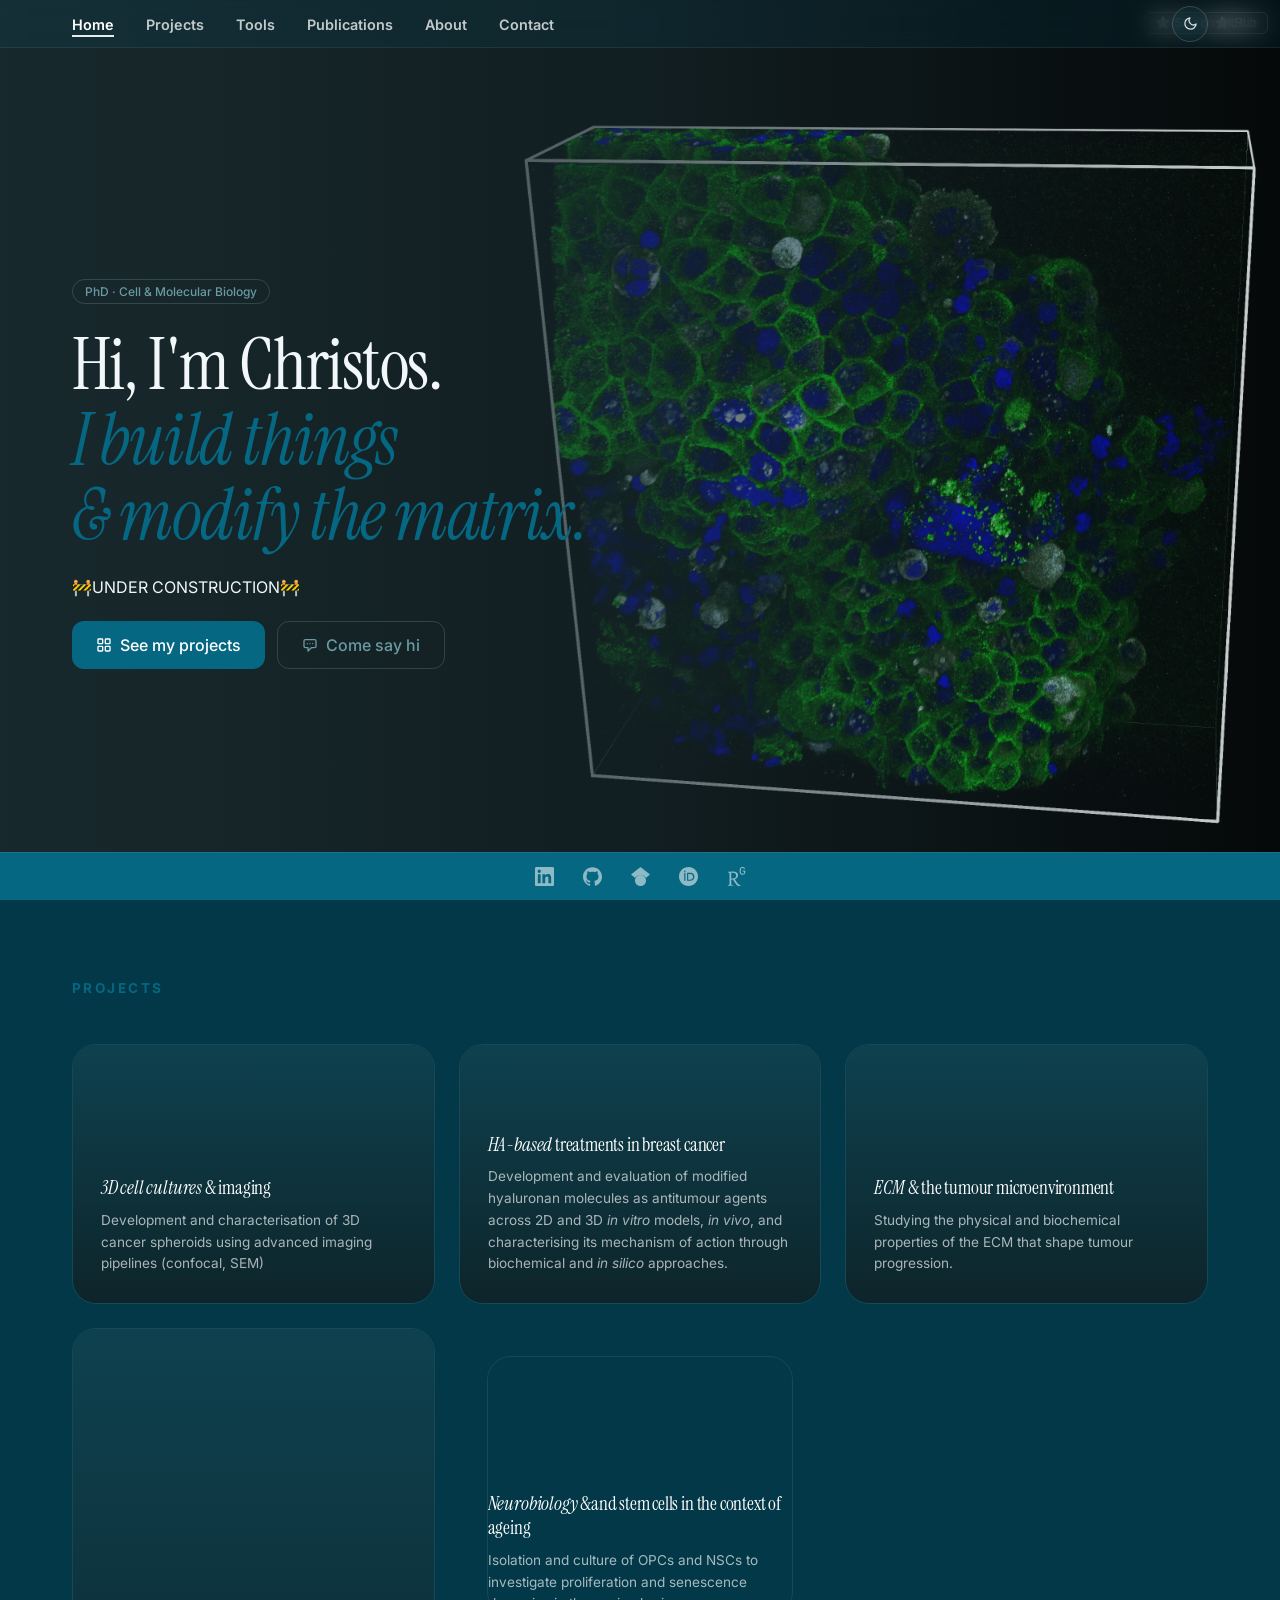
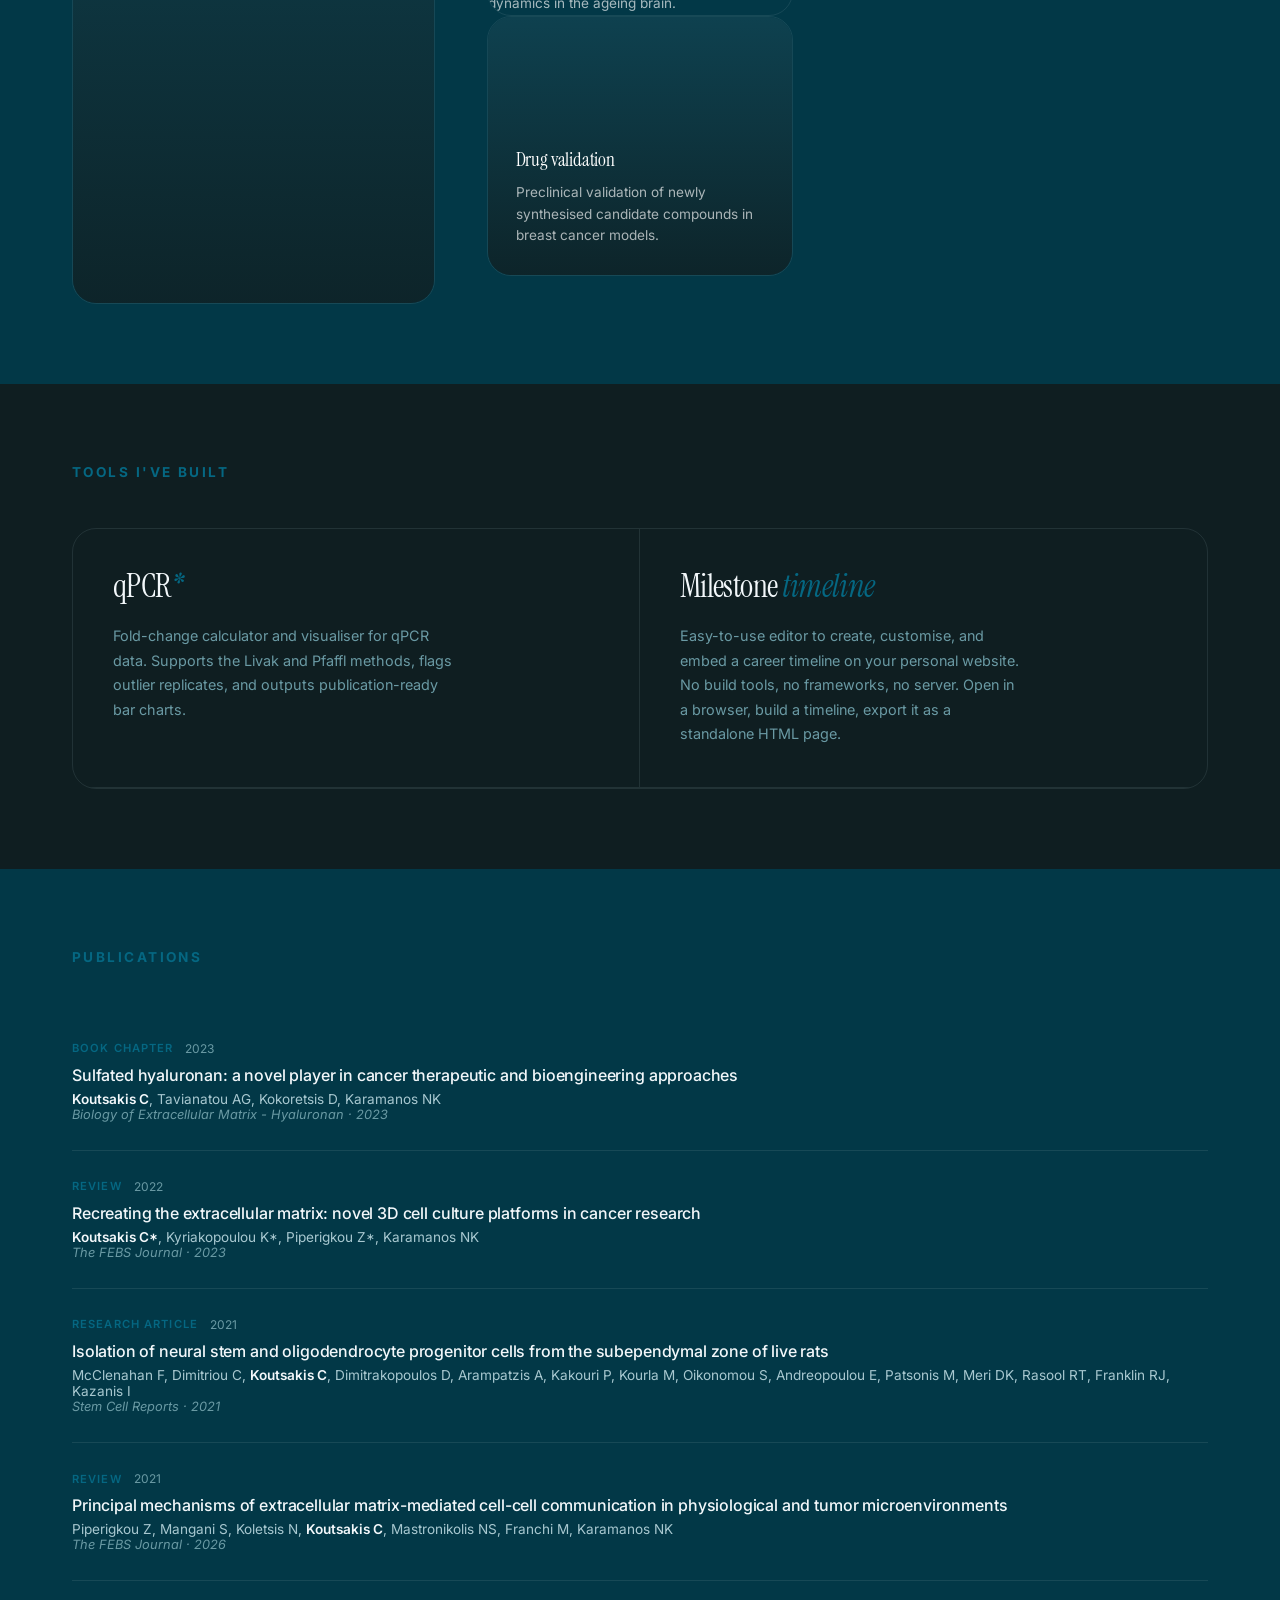
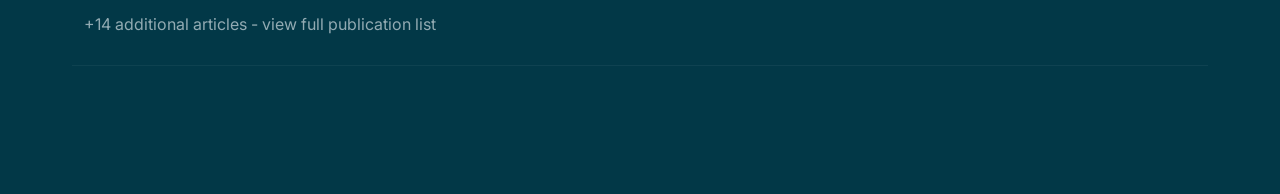
==== commit dddef0bd: "Update index.html project content" ====
--- a/index.html
+++ b/index.html
@@ -94,48 +94,48 @@
         </div>
         <div class="pillars-grid">
 
+
+          <a href="projects.html#3d" class="project-card">
+            <div class="project-card-bg" style="background-image: url('img/project1.jpg')"></div>
+            <div class="project-card-overlay"></div>
+            <div class="project-card-body">
+              <h3><em>3D cell cultures</em> &amp; imaging</h3>
+              <p>Development and characterisation of 3D cancer spheroids using advanced imaging pipelines (confocal, SEM)</p>
+            </div>
+          </a>
+
           <a href="projects.html#sha" class="project-card">
-            <div class="project-card-bg" style="background-image: url('img/project1.webp')"></div>
-            <div class="project-card-overlay"></div>
-            <div class="project-card-body">
-              <h3>HA &amp; sHA in breast cancer</h3>
-              <p>Modified hyaluronan as an antitumour agent — how chemical substitution changes its interaction with CD44 and downstream signalling in breast cancer models.</p>
-            </div>
-          </a>
-
-          <a href="projects.html#3d" class="project-card">
-            <div class="project-card-bg" style="background-image: url('img/project2.webp')"></div>
-            <div class="project-card-overlay"></div>
-            <div class="project-card-body">
-              <h3>3D cell cultures &amp; imaging</h3>
-              <p>Building and characterising 3D tumour models — spheroids, organotypic cultures, and confocal z-stack imaging pipelines for structural and functional readouts.</p>
-            </div>
-          </a>
-
+            <div class="project-card-bg" style="background-image: url('img/project2.jpg')"></div>
+            <div class="project-card-overlay"></div>
+            <div class="project-card-body">
+              <h3><em>HA-based</em> treatments in breast cancer</h3>
+              <p>Development and evaluation of modified hyaluronan molecules as antitumour agents across 2D and 3D <i>in vitro</i> models, <i>in vivo</i>, and characterising its mechanism of action through biochemical and <i>in silico</i> approaches.</p>
+            </div>
+          </a>
+          
+          <a href="projects.html#ecm" class="project-card">
+            <div class="project-card-bg" style="background-image: url('img/project3.jpg')"></div>
+            <div class="project-card-overlay"></div>
+            <div class="project-card-body">
+              <h3><em>ECM</em> &amp; the tumour microenvironment</h3>
+              <p>Studying the physical and biochemical properties of the ECM that shape tumour progression.</p>
+            </div>
+          </a>
+          
           <a href="projects.html#neuro" class="project-card">
-            <div class="project-card-bg" style="background-image: url('img/project3.webp')"></div>
-            <div class="project-card-overlay"></div>
-            <div class="project-card-body">
-              <h3>Neurobiology &amp; stem cells</h3>
-              <p>MSc-era work on neural differentiation and stem cell behaviour. Characterising early lineage commitment and the niche signals that drive it.</p>
-            </div>
-          </a>
-
-          <a href="projects.html#ecm" class="project-card">
-            <div class="project-card-bg" style="background-image: url('img/project4.webp')"></div>
-            <div class="project-card-overlay"></div>
-            <div class="project-card-body">
-              <h3>ECM &amp; the tumour microenvironment</h3>
-              <p>Stromal–epithelial crosstalk, matrix remodelling by CAFs, and how the physical and biochemical properties of the ECM shape tumour progression.</p>
-            </div>
-          </a>
-
-          <a href="projects.html#drug" class="project-card">
-            <div class="project-card-bg" style="background-image: url('img/project5.webp')"></div>
+            <div class="project-card-bg" style="background-image: url('img/project4.jpg')"></div>
+            <div class="project-card-overlay"></div>
+            <div class="project-card-body">
+              <h3><em>Neurobiology</em> &amp;and stem cells in the context of ageing</h3>
+              <p>Isolation and culture of OPCs and NSCs to investigate proliferation and senescence dynamics in the ageing brain.</p>
+          </a>
+
+        <a href="projects.html#drug" class="project-card">
+            <div class="project-card-bg" style="background-image: url('img/project5.jpg')"></div>
             <div class="project-card-overlay"></div>
             <div class="project-card-body">
               <h3>Drug validation</h3>
-              <p>Preclinical validation of candidate compounds in breast cancer models: dose-response, selectivity, and mechanism-of-action studies.</p>
+              <p>Preclinical validation of newly synthesised candidate compounds in breast cancer models.</p>
             </div>
           </a>
 
@@ -156,7 +156,7 @@
     <svg xmlns="http://www.w3.org/2000/svg" viewBox="0 0 16 16" width="14" height="14" fill="currentColor"><path d="M8 .25a.75.75 0 0 1 .673.418l1.882 3.815 4.21.612a.75.75 0 0 1 .416 1.279l-3.046 2.97.719 4.192a.75.75 0 0 1-1.088.791L8 12.347l-3.766 1.98a.75.75 0 0 1-1.088-.79l.72-4.194L.818 6.374a.75.75 0 0 1 .416-1.28l4.21-.611L7.327.668A.75.75 0 0 1 8 .25Z"/></svg>
     Star on GitHub
   </button>
-  <h3 class="interest-title">qPCR<br><em>analysis</em></h3>
+  <h3 class="interest-title">qPCR<em>*</em></h3>
   <p class="interest-desc">Fold-change calculator and visualiser for qPCR data. Supports the Livak and Pfaffl methods, flags outlier replicates, and outputs publication-ready bar charts.</p>
 </a>
 </a>
@@ -198,18 +198,18 @@
             </article>
 
           <article class="pub-item">
+            <div class="pub-meta"><span class="pub-type">Research article</span><span class="pub-year">2021</span></div>
+            <h3 class="pub-title"><a href="https://doi.org/10.1016/j.stemcr.2021.08.015" target="_blank" rel="noopener">Isolation of neural stem and oligodendrocyte progenitor cells from the subependymal zone of live rats</h3>
+            <p class="pub-authors">McClenahan F, Dimitriou C, <strong>Koutsakis C</strong>, Dimitrakopoulos D, Arampatzis A, Kakouri P, Kourla M, Oikonomou S, Andreopoulou E, Patsonis M, Meri DK, Rasool RT, Franklin RJ, Kazanis I</p>
+            <p class="pub-journal">Stem Cell Reports · 2021</p>
+               </article>
+
+                    <article class="pub-item">
             <div class="pub-meta"><span class="pub-type">Review</span><span class="pub-year">2021</span></div>
             <h3 class="pub-title"><a href="https://doi.org/10.1111/febs.70207" target="_blank" rel="noopener">Principal mechanisms of extracellular matrix-mediated cell-cell communication in physiological and tumor microenvironments</h3>
             <p class="pub-authors">Piperigkou Z, Mangani S, Koletsis N, <strong>Koutsakis C</strong>, Mastronikolis NS, Franchi M, Karamanos NK</p>
             <p class="pub-journal">The FEBS Journal · 2026</p>
           </article>
-
-          <article class="pub-item">
-            <div class="pub-meta"><span class="pub-type">Research article</span><span class="pub-year">2021</span></div>
-            <h3 class="pub-title"><a href="https://doi.org/10.1016/j.stemcr.2021.08.015" target="_blank" rel="noopener">Isolation of neural stem and oligodendrocyte progenitor cells from the subependymal zone of live rats</h3>
-            <p class="pub-authors">McClenahan F, Dimitriou C, <strong>Koutsakis C</strong>, Dimitrakopoulos D, Arampatzis A, Kakouri P, Kourla M, Oikonomou S, Andreopoulou E, Patsonis M, Meri DK, Rasool RT, Franklin RJ, Kazanis I</p>
-            <p class="pub-journal">Stem Cell Reports · 2021</p>
-               </article>
 
           <article class="pub-item pub-item--muted">
             <div class="pub-meta"><span class="pub-type"><a href="publications.html">+14 additional articles - view full publication list</a></span></div>
--- a/style.css
+++ b/style.css
@@ -342,11 +342,11 @@
 .pub-item {
   padding: 1.75rem 0;
   border-bottom: 1px solid var(--line);
-  display: grid; grid-template-columns: 1fr auto;
-  grid-template-rows: auto auto auto;
-  gap: 0.3rem 2rem;
-  align-items: start;
+  display: flex;
+  flex-direction: column;
+  gap: 0.3rem;
   transition: background 0.2s;
+}
 }
 .pub-item:first-child { border-top: 1px solid var(--line); }
 .pub-item--muted { opacity: 0.6; }
@@ -370,12 +370,6 @@
 .pub-authors { font-size: 0.85rem; color: var(--text-2); grid-column: 1; margin: 0; }
 .pub-authors strong { color: var(--fg); font-weight: 600; }
 .pub-journal { font-size: 0.8rem; color: var(--text-3); grid-column: 1; margin: 0; font-style: italic; }
-.pub-doi {
-  font-size: 0.75rem; color: var(--accent); white-space: nowrap;
-  grid-column: 2; grid-row: 2 / 4; align-self: center;
-  transition: color 0.2s;
-}
-.pub-doi:hover { color: var(--fg); }
 
 /* ── CLICKABLE CARDS ── */
 .interest-card--link, .pillar-card--link {
@@ -422,3 +416,24 @@
 .project-card-body p {
   font-size: 0.85rem; color: rgba(255,255,255,0.65); line-height: 1.6; margin: 0;
 }
+
+/* ── GITHUB STAR ── */
+.github-star-btn {
+  position: absolute;
+  top: 12px;
+  right: 12px;
+  display: inline-flex;
+  align-items: center;
+  gap: 5px;
+  padding: 3px 10px;
+  border: 1px solid color-mix(in srgb, currentColor 25%, transparent);
+  border-radius: 6px;
+  font-size: 0.78rem;
+  color: inherit;
+  text-decoration: none;
+  background: transparent;
+}
+
+.github-star-btn:hover {
+  background: color-mix(in srgb, currentColor 8%, transparent);
+}
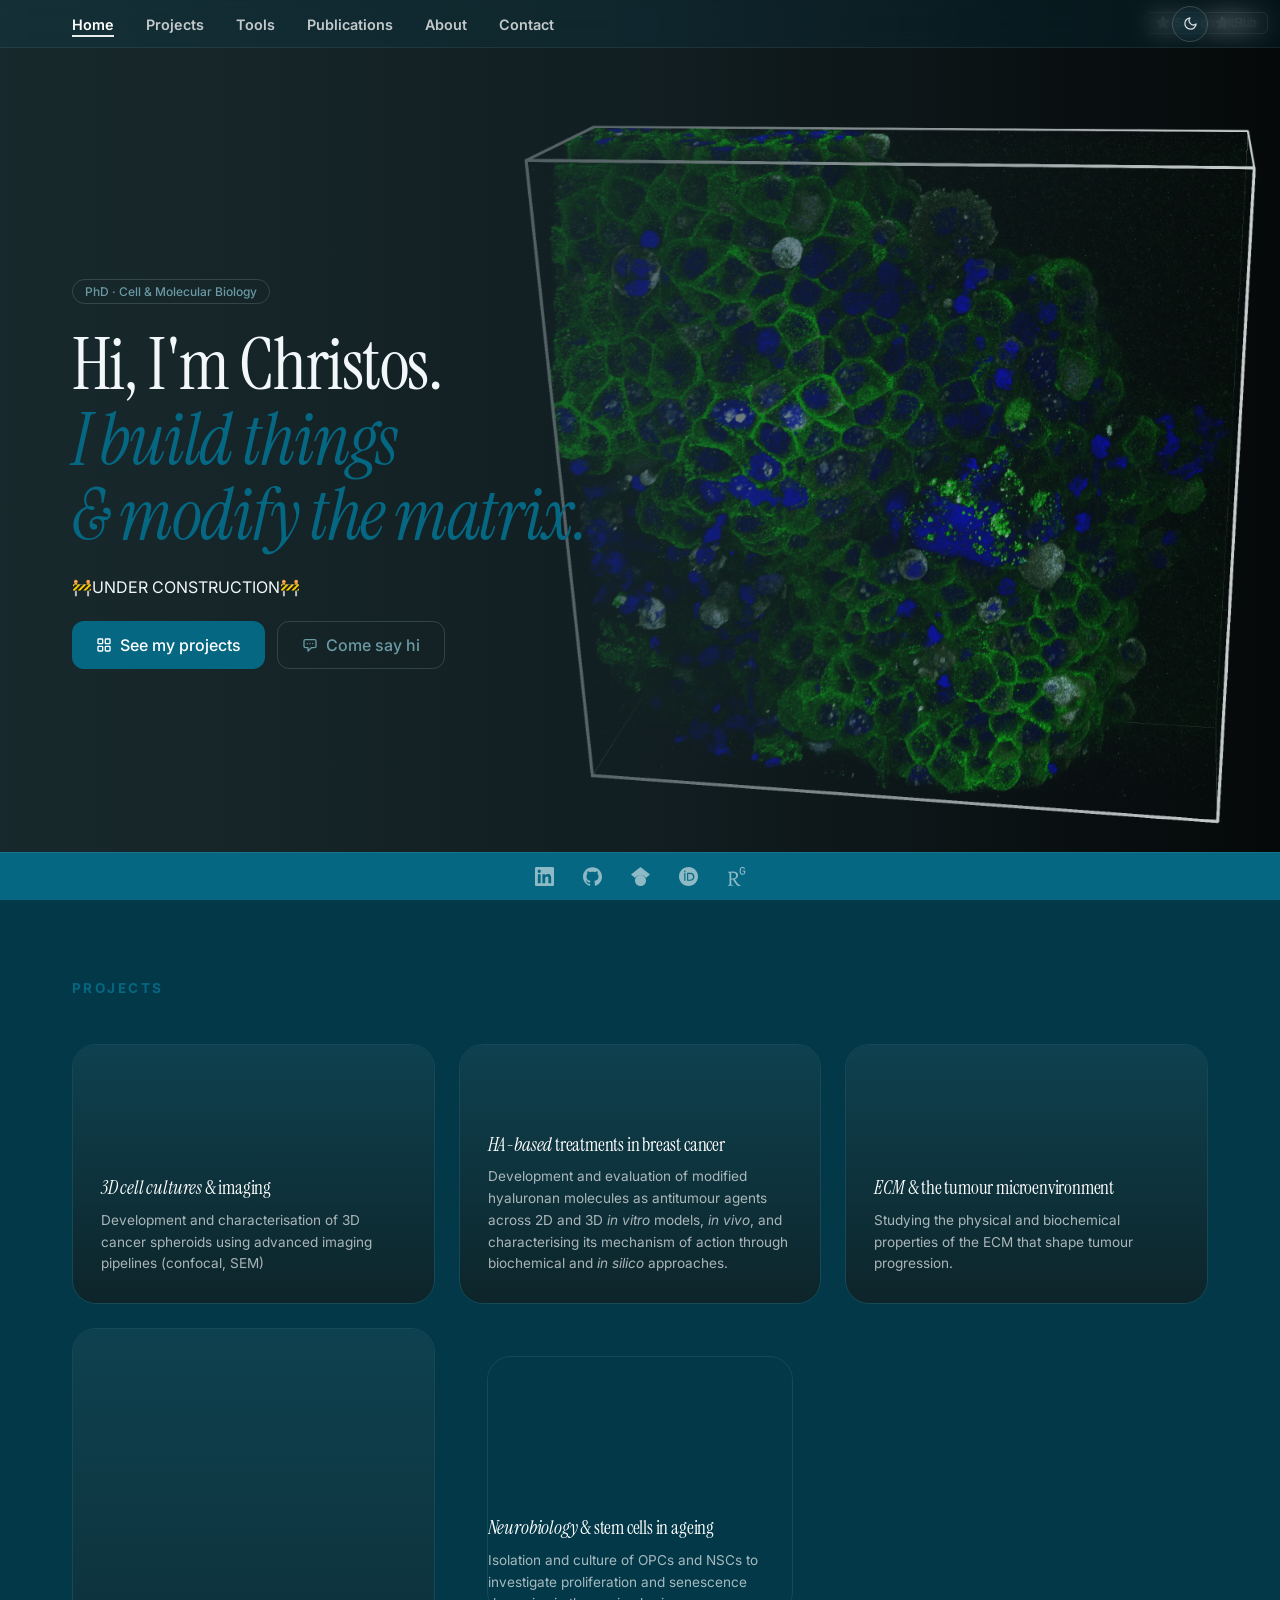
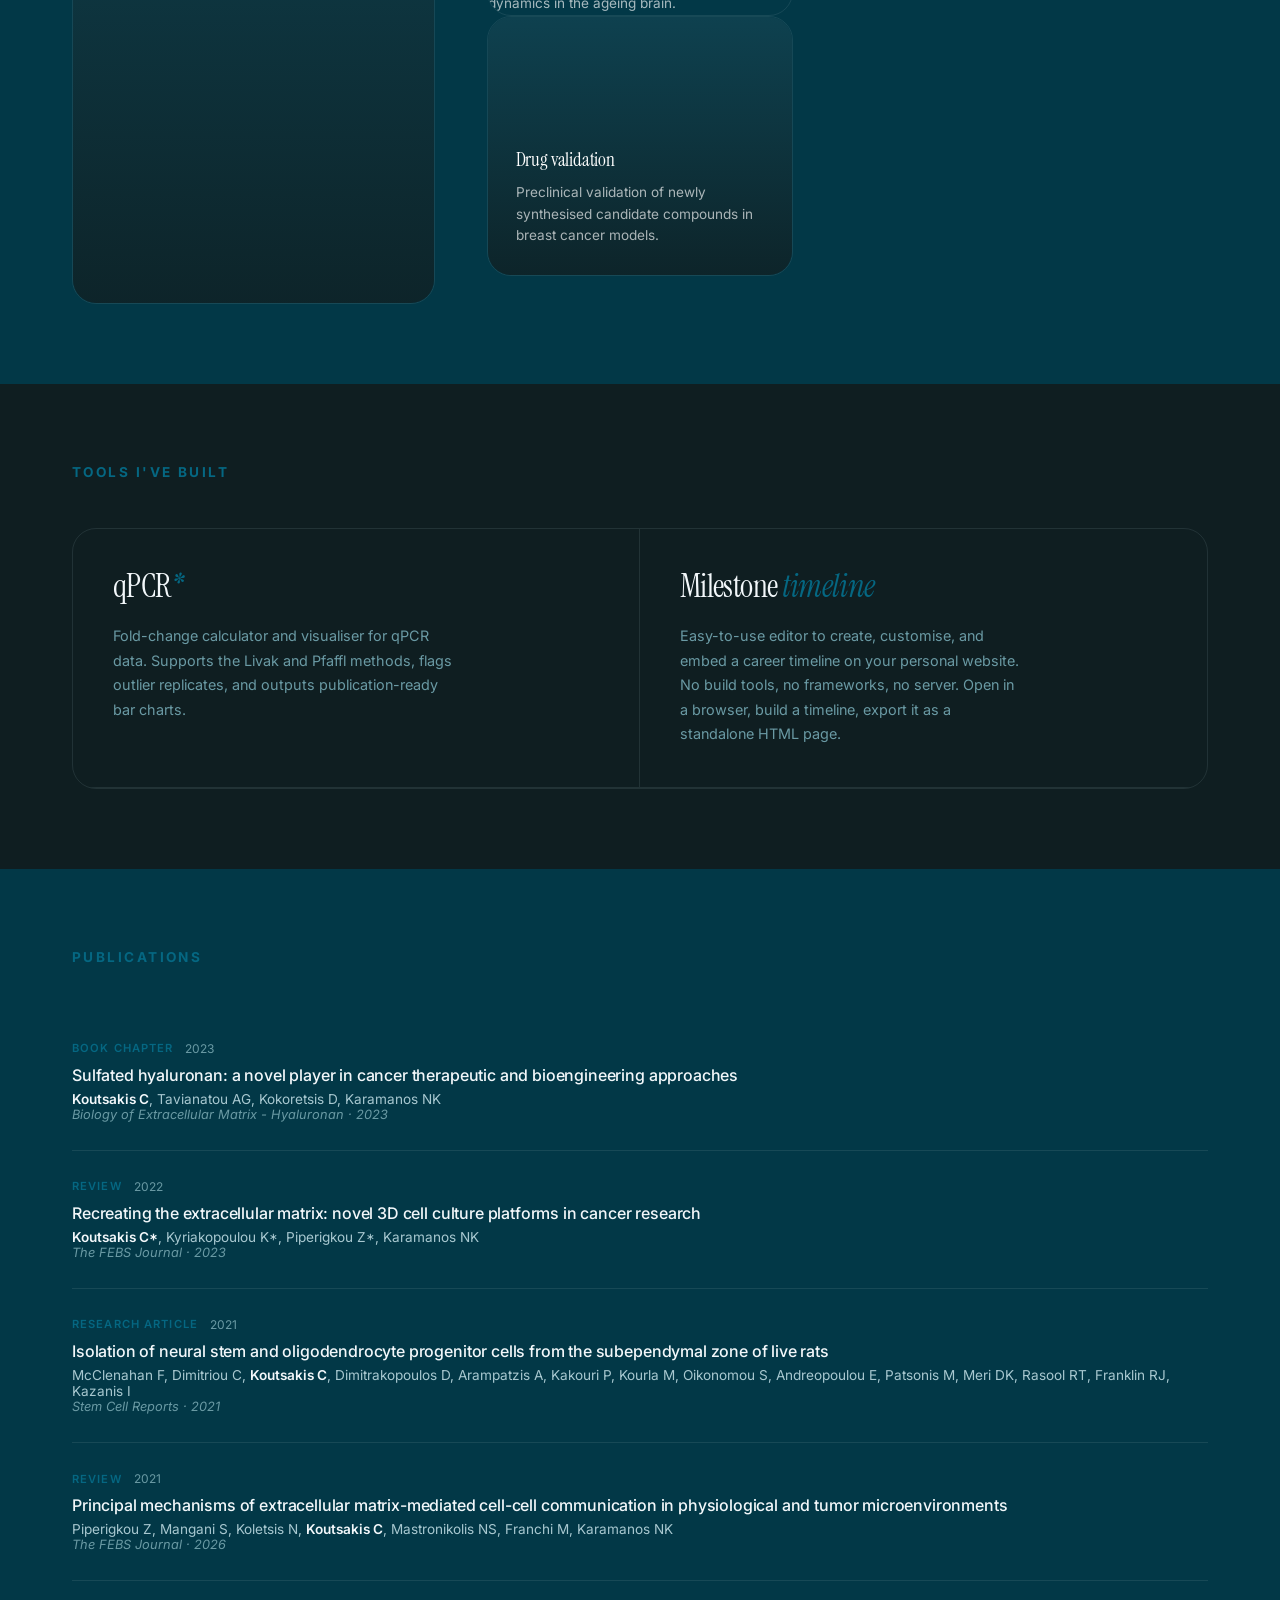
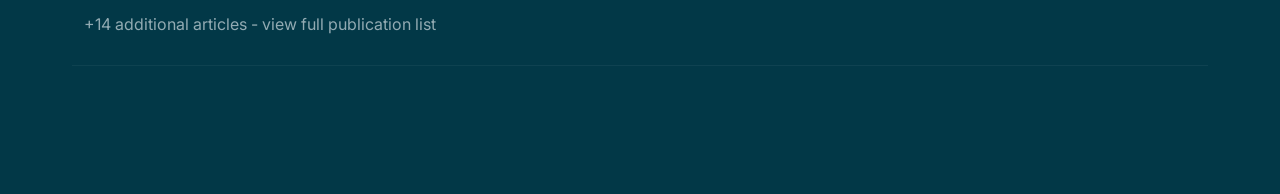
==== commit de7b56f9: "Update index.html" ====
--- a/index.html
+++ b/index.html
@@ -113,7 +113,7 @@
             </div>
           </a>
           
-          <a href="projects.html#ecm" class="project-card">
+          <a href="projects.html#neuro" class="project-card">
             <div class="project-card-bg" style="background-image: url('img/project3.jpg')"></div>
             <div class="project-card-overlay"></div>
             <div class="project-card-body">
@@ -122,11 +122,11 @@
             </div>
           </a>
           
-          <a href="projects.html#neuro" class="project-card">
+          <a href="projects.html#exm" class="project-card">
             <div class="project-card-bg" style="background-image: url('img/project4.jpg')"></div>
             <div class="project-card-overlay"></div>
             <div class="project-card-body">
-              <h3><em>Neurobiology</em> &amp;and stem cells in the context of ageing</h3>
+              <h3><em>Neurobiology</em> &amp; stem cells in ageing</h3>
               <p>Isolation and culture of OPCs and NSCs to investigate proliferation and senescence dynamics in the ageing brain.</p>
           </a>
 
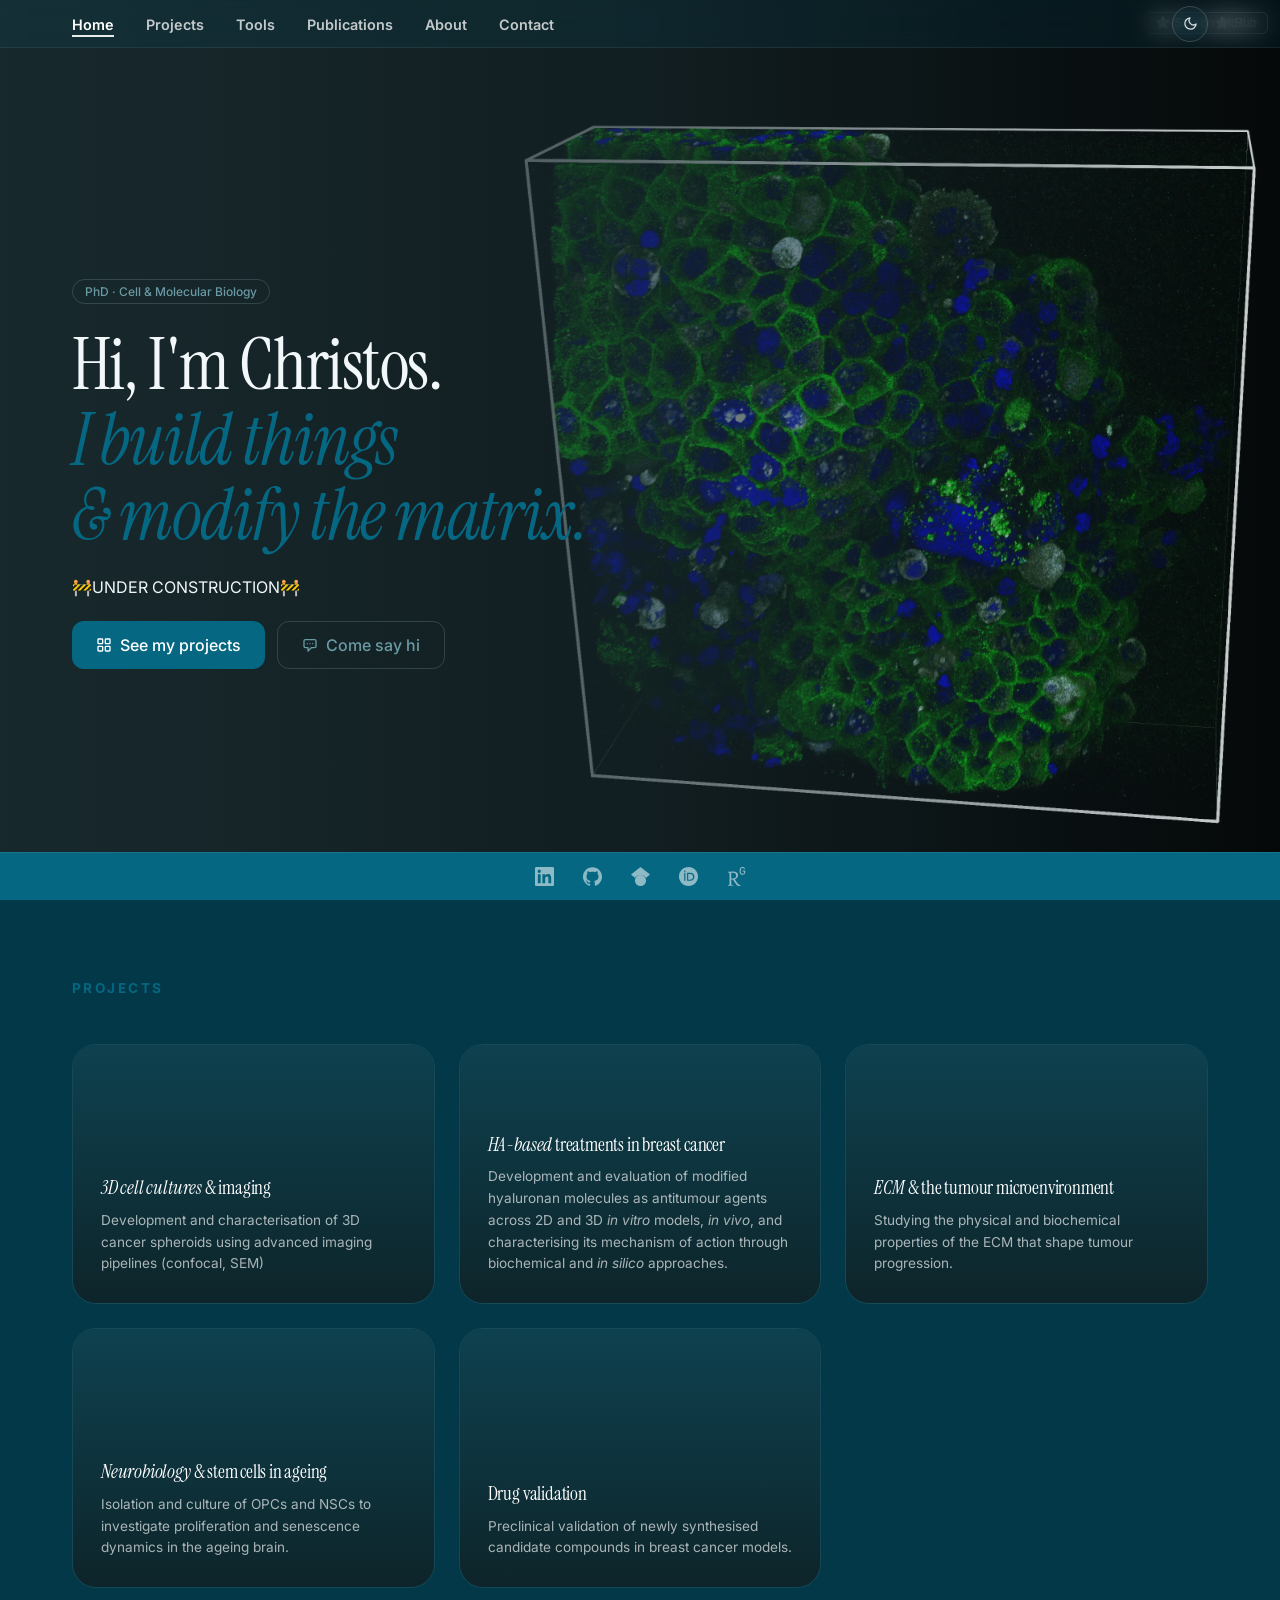
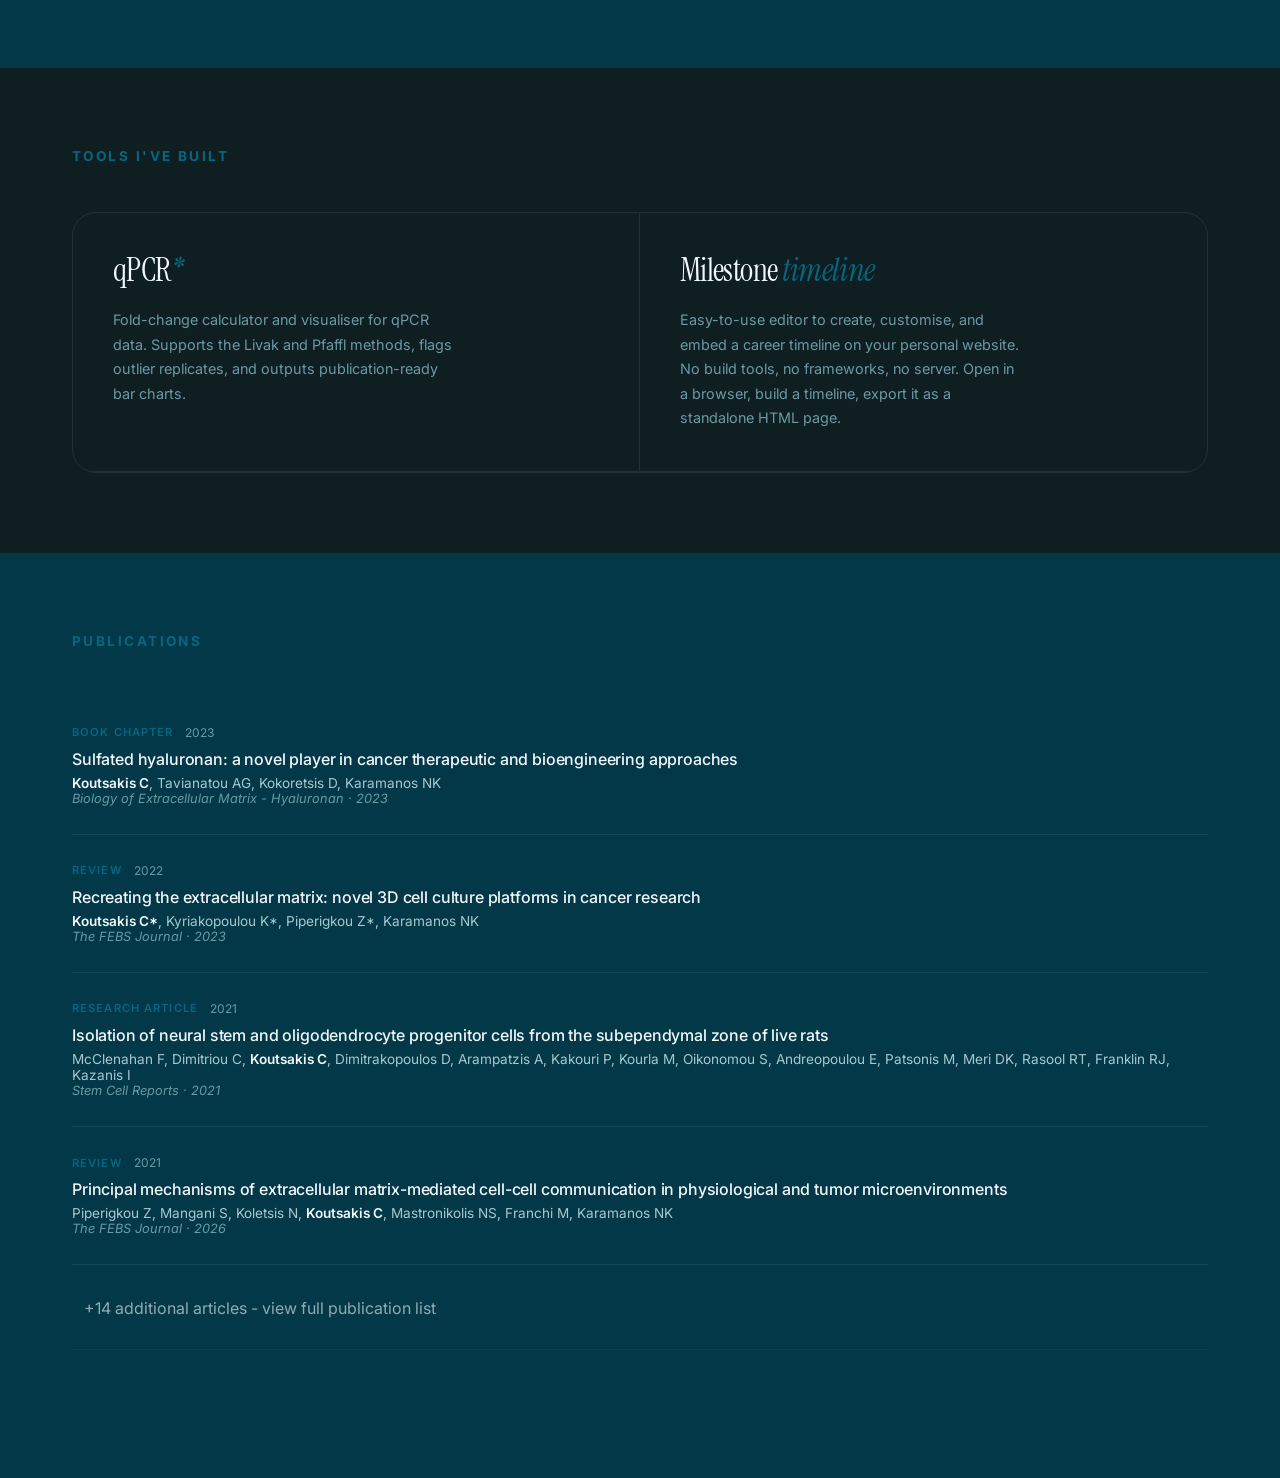
==== commit f7472837: "Update index.html" ====
--- a/index.html
+++ b/index.html
@@ -122,12 +122,13 @@
             </div>
           </a>
           
-          <a href="projects.html#exm" class="project-card">
+          <a href="projects.html#ecm" class="project-card">
             <div class="project-card-bg" style="background-image: url('img/project4.jpg')"></div>
             <div class="project-card-overlay"></div>
             <div class="project-card-body">
               <h3><em>Neurobiology</em> &amp; stem cells in ageing</h3>
               <p>Isolation and culture of OPCs and NSCs to investigate proliferation and senescence dynamics in the ageing brain.</p>
+               </div>
           </a>
 
         <a href="projects.html#drug" class="project-card">
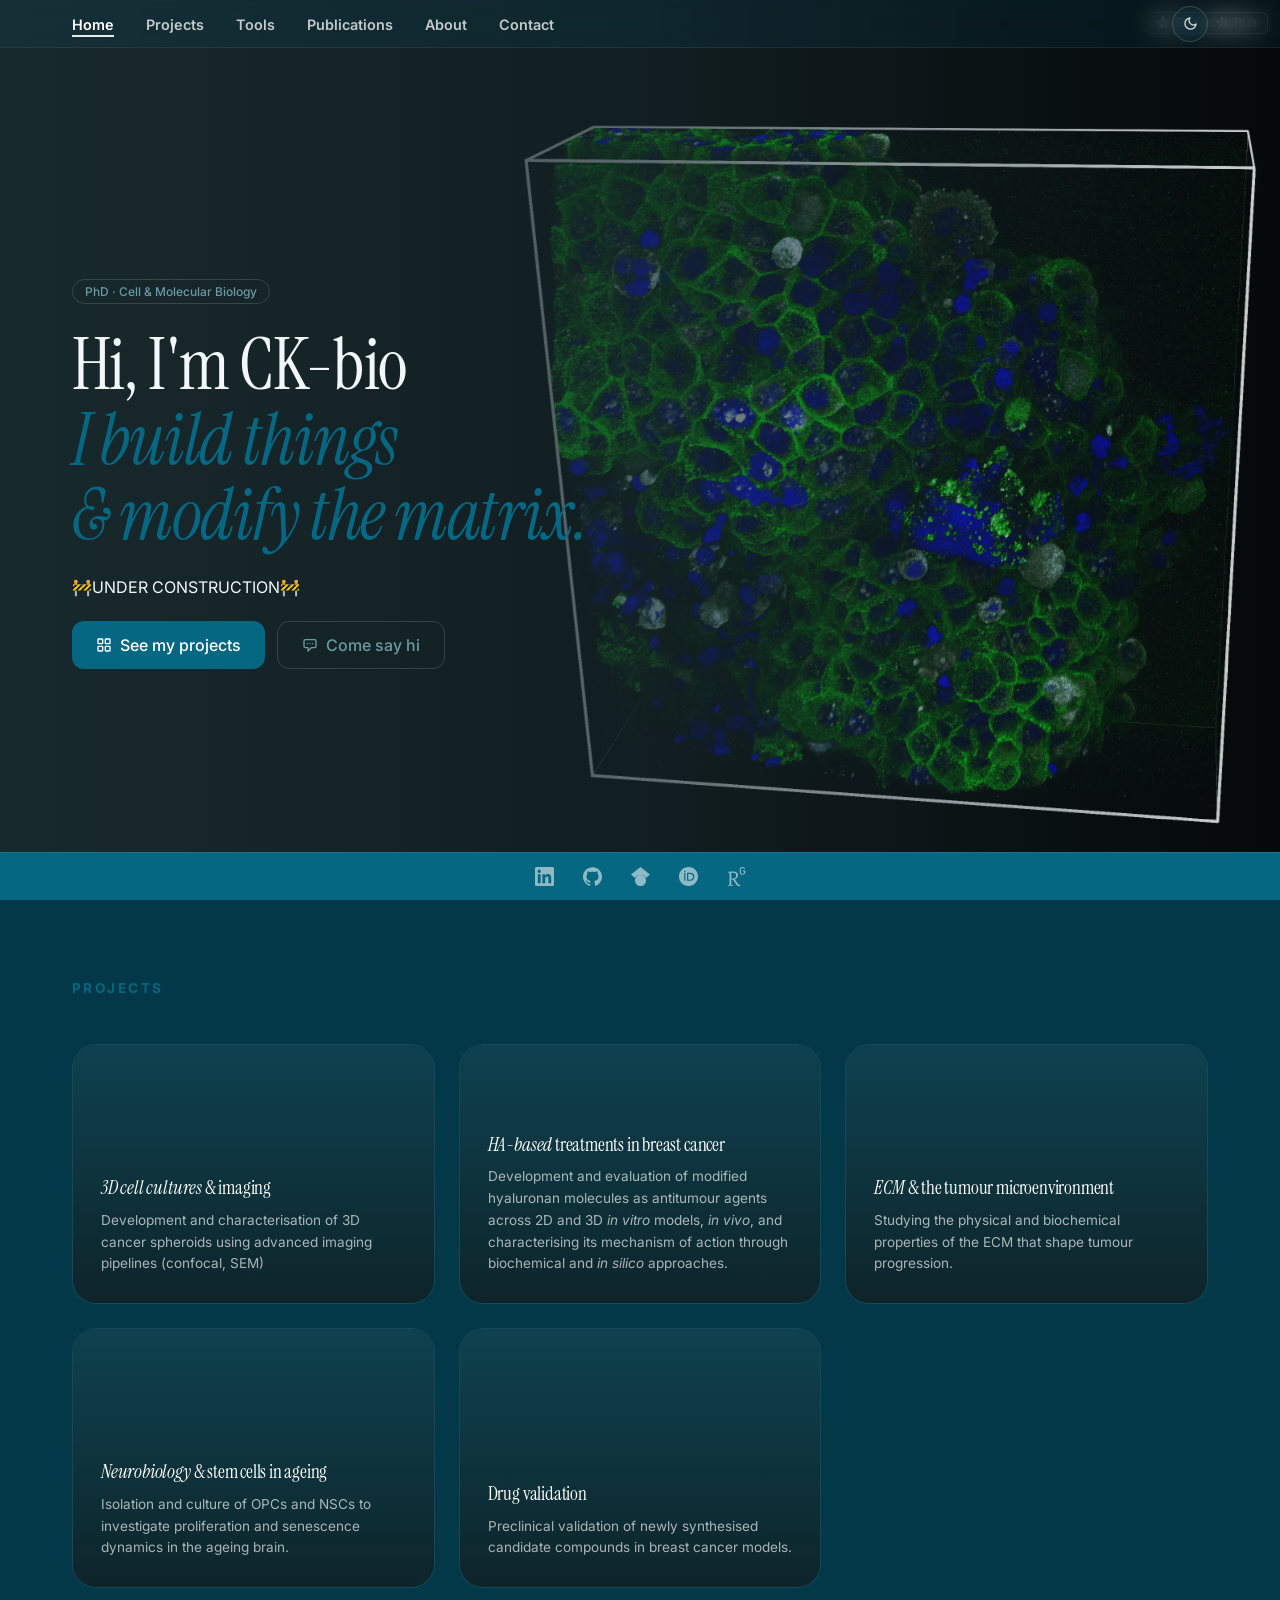
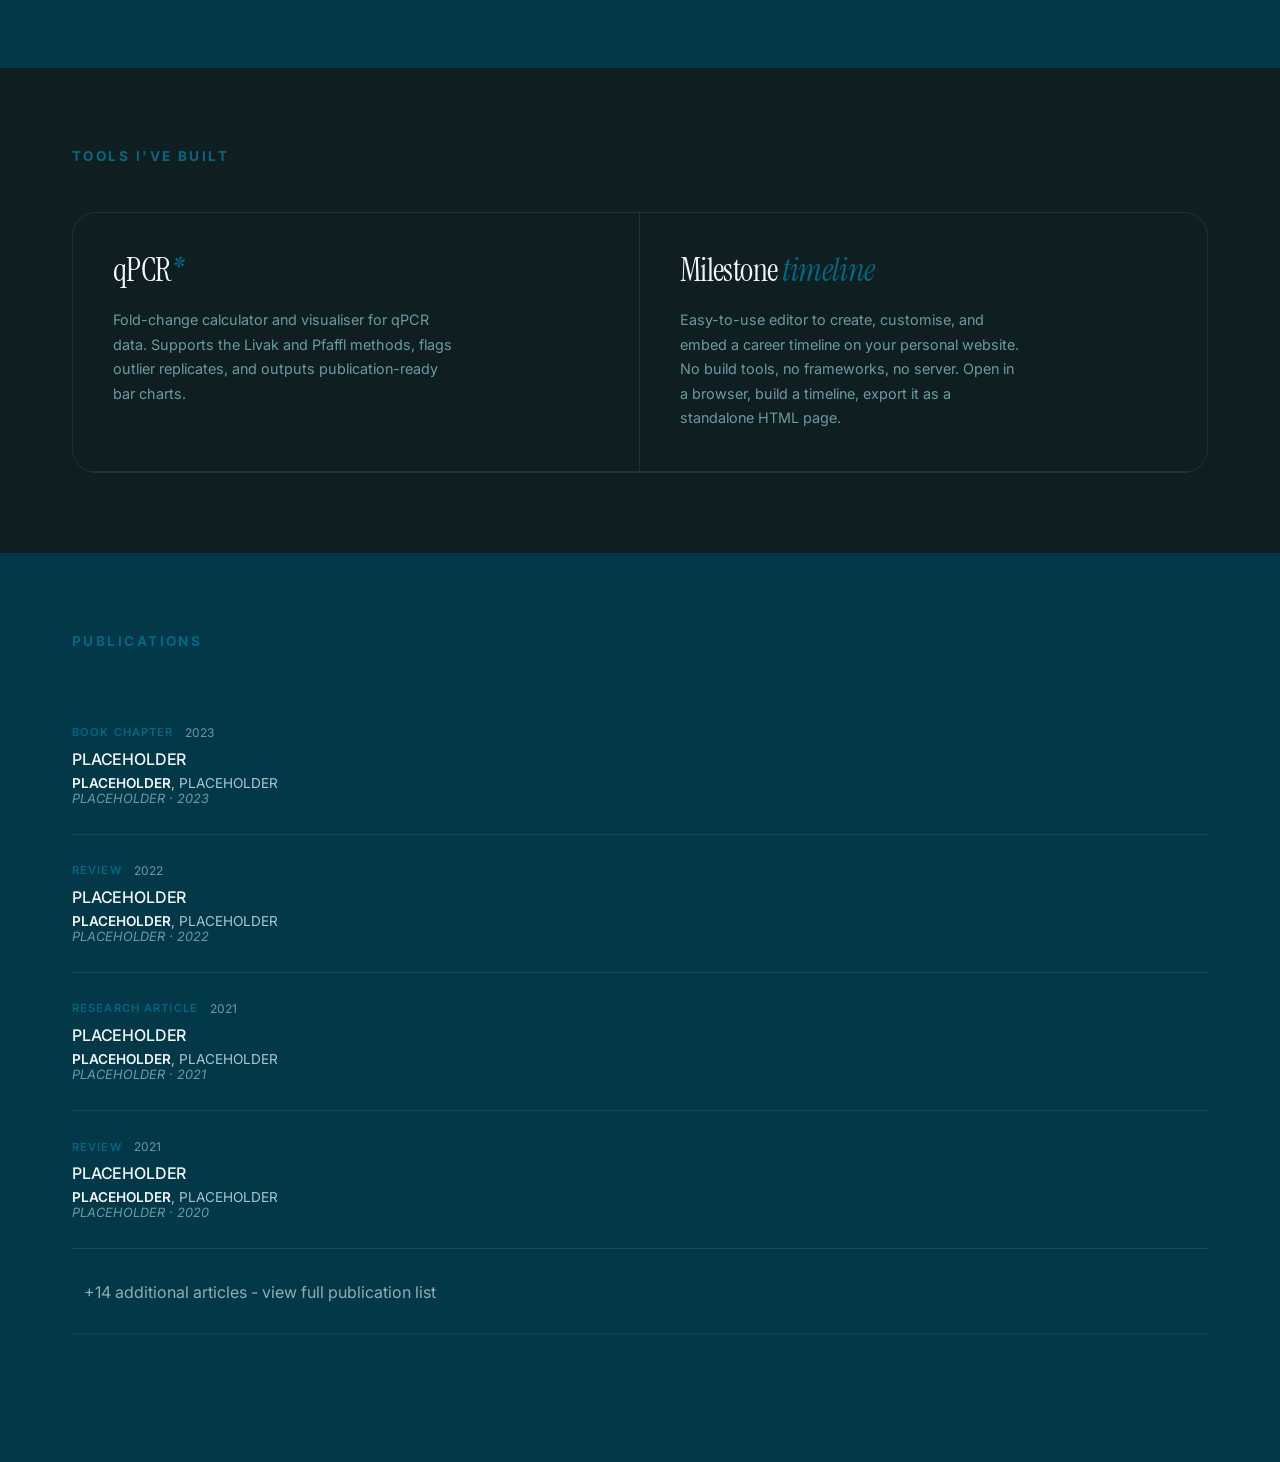
==== commit 075f87e4: "PLACEHOLDER changes before major update" ====
--- a/index.html
+++ b/index.html
@@ -68,7 +68,7 @@
         <div class="hero-text">
           <span class="hero-pill">PhD · Cell &amp; Molecular Biology</span>
           <h1 class="display-serif hero-h1">
-            Hi, I'm Christos.<br>
+            Hi, I'm CK-bio<br>
             <em>I build things<br>& modify the matrix.</em>
                      </h1>
            <p>🚧UNDER CONSTRUCTION🚧</p>
@@ -183,38 +183,38 @@
         </div>
         <div class="pub-list">
 
-          
           <article class="pub-item">
             <div class="pub-meta"><span class="pub-type">Book chapter</span><span class="pub-year">2023</span></div>
-            <h3 class="pub-title"><a href="https://doi.org/10.1007/978-3-031-30300-5_10" target="_blank" rel="noopener">Sulfated hyaluronan: a novel player in cancer therapeutic and bioengineering approaches</h3>
-            <p class="pub-authors"><strong>Koutsakis C</strong>, Tavianatou AG, Kokoretsis D, Karamanos NΚ</p>
-            <p class="pub-journal">Biology of Extracellular Matrix - Hyaluronan · 2023</p>
+            <h3 class="pub-title"><a href="PLACEHOLDER" target="_blank" rel="noopener">PLACEHOLDER</h3>
+            <p class="pub-authors"><strong>PLACEHOLDER</strong>, PLACEHOLDER</p>
+            <p class="pub-journal">PLACEHOLDER · 2023</p>
           </article>
 
           <article class="pub-item">
             <div class="pub-meta"><span class="pub-type">Review</span><span class="pub-year">2022</span></div>
-            <h3 class="pub-title"><a href="https://doi.org/10.1111/febs.16778" target="_blank" rel="noopener">Recreating the extracellular matrix: novel 3D cell culture platforms in cancer research </h3>
-            <p class="pub-authors"><strong>Koutsakis C*</strong>, Kyriakopoulou K*, Piperigkou Z*, Karamanos NK</p>
-            <p class="pub-journal">The FEBS Journal · 2023</p>
+            <h3 class="pub-title"><a href="PLACEHOLDER" target="_blank" rel="noopener">PLACEHOLDER</h3>
+            <p class="pub-authors"><strong>PLACEHOLDER</strong>, PLACEHOLDER</p>
+            <p class="pub-journal">PLACEHOLDER · 2022</p>
             </article>
 
           <article class="pub-item">
             <div class="pub-meta"><span class="pub-type">Research article</span><span class="pub-year">2021</span></div>
-            <h3 class="pub-title"><a href="https://doi.org/10.1016/j.stemcr.2021.08.015" target="_blank" rel="noopener">Isolation of neural stem and oligodendrocyte progenitor cells from the subependymal zone of live rats</h3>
-            <p class="pub-authors">McClenahan F, Dimitriou C, <strong>Koutsakis C</strong>, Dimitrakopoulos D, Arampatzis A, Kakouri P, Kourla M, Oikonomou S, Andreopoulou E, Patsonis M, Meri DK, Rasool RT, Franklin RJ, Kazanis I</p>
-            <p class="pub-journal">Stem Cell Reports · 2021</p>
+            <h3 class="pub-title"><a href="PLACEHOLDER" target="_blank" rel="noopener">PLACEHOLDER</h3>
+            <p class="pub-authors"><strong>PLACEHOLDER</strong>, PLACEHOLDER</p>
+            <p class="pub-journal">PLACEHOLDER · 2021</p>
                </article>
 
                     <article class="pub-item">
             <div class="pub-meta"><span class="pub-type">Review</span><span class="pub-year">2021</span></div>
-            <h3 class="pub-title"><a href="https://doi.org/10.1111/febs.70207" target="_blank" rel="noopener">Principal mechanisms of extracellular matrix-mediated cell-cell communication in physiological and tumor microenvironments</h3>
-            <p class="pub-authors">Piperigkou Z, Mangani S, Koletsis N, <strong>Koutsakis C</strong>, Mastronikolis NS, Franchi M, Karamanos NK</p>
-            <p class="pub-journal">The FEBS Journal · 2026</p>
+            <h3 class="pub-title"><a href="PLACEHOLDER" target="_blank" rel="noopener">PLACEHOLDER</h3>
+            <p class="pub-authors"><strong>PLACEHOLDER</strong>, PLACEHOLDER</p>
+            <p class="pub-journal">PLACEHOLDER · 2020</p>
           </article>
 
           <article class="pub-item pub-item--muted">
             <div class="pub-meta"><span class="pub-type"><a href="publications.html">+14 additional articles - view full publication list</a></span></div>
-          </article>
+          </article> 
+         
 
         </div>
       </div>
@@ -223,11 +223,11 @@
 
   <footer class="footer">
     <div class="footer-inner">
-      <a href="https://linkedin.com/in/ckoutsakis" target="_blank" rel="noopener noreferrer" class="footer-icon" aria-label="LinkedIn"><svg viewBox="0 0 24 24"><path d="M20.447 20.452h-3.554v-5.569c0-1.328-.027-3.037-1.852-3.037-1.853 0-2.136 1.445-2.136 2.939v5.667H9.351V9h3.414v1.561h.046c.477-.9 1.637-1.85 3.37-1.85 3.601 0 4.267 2.37 4.267 5.455v6.286zM5.337 7.433a2.062 2.062 0 01-2.063-2.065 2.064 2.064 0 112.063 2.065zm1.782 13.019H3.555V9h3.564v11.452zM22.225 0H1.771C.792 0 0 .774 0 1.729v20.542C0 23.227.792 24 1.771 24h20.451C23.2 24 24 23.227 24 22.271V1.729C24 .774 23.2 0 22.222 0h.003z"/></svg></a>
+      <a href="https://linkedin.com/in/PLACEHOLDER" target="_blank" rel="noopener noreferrer" class="footer-icon" aria-label="LinkedIn"><svg viewBox="0 0 24 24"><path d="M20.447 20.452h-3.554v-5.569c0-1.328-.027-3.037-1.852-3.037-1.853 0-2.136 1.445-2.136 2.939v5.667H9.351V9h3.414v1.561h.046c.477-.9 1.637-1.85 3.37-1.85 3.601 0 4.267 2.37 4.267 5.455v6.286zM5.337 7.433a2.062 2.062 0 01-2.063-2.065 2.064 2.064 0 112.063 2.065zm1.782 13.019H3.555V9h3.564v11.452zM22.225 0H1.771C.792 0 0 .774 0 1.729v20.542C0 23.227.792 24 1.771 24h20.451C23.2 24 24 23.227 24 22.271V1.729C24 .774 23.2 0 22.222 0h.003z"/></svg></a>
       <a href="https://github.com/ck-bio" target="_blank" rel="noopener noreferrer" class="footer-icon" aria-label="GitHub"><svg viewBox="0 0 24 24"><path d="M12 .297c-6.63 0-12 5.373-12 12 0 5.303 3.438 9.8 8.205 11.385.6.113.82-.258.82-.577 0-.285-.01-1.04-.015-2.04-3.338.724-4.042-1.61-4.042-1.61C4.422 18.07 3.633 17.7 3.633 17.7c-1.087-.744.084-.729.084-.729 1.205.084 1.838 1.236 1.838 1.236 1.07 1.835 2.809 1.305 3.495.998.108-.776.417-1.305.76-1.605-2.665-.3-5.466-1.332-5.466-5.93 0-1.31.465-2.38 1.235-3.22-.135-.303-.54-1.523.105-3.176 0 0 1.005-.322 3.3 1.23.96-.267 1.98-.399 3-.405 1.02.006 2.04.138 3 .405 2.28-1.552 3.285-1.23 3.285-1.23.645 1.653.24 2.873.12 3.176.765.84 1.23 1.91 1.23 3.22 0 4.61-2.805 5.625-5.475 5.92.42.36.81 1.096.81 2.22 0 1.606-.015 2.896-.015 3.286 0 .315.21.69.825.57C20.565 22.092 24 17.592 24 12.297c0-6.627-5.373-12-12-12"/></svg></a>
-      <a href="https://scholar.google.com/citations?user=hE_3P08AAAAJ" target="_blank" rel="noopener noreferrer" class="footer-icon" aria-label="Google Scholar"><svg viewBox="0 0 24 24"><path d="M12 24a7 7 0 1 1 0-14 7 7 0 0 1 0 14zm0-24L0 9.5l4.838 3.94A8 8 0 0 1 12 10a8 8 0 0 1 7.162 3.44L24 9.5z"/></svg></a>
-      <a href="https://orcid.org/0000-0001-8705-7867" target="_blank" rel="noopener noreferrer" class="footer-icon" aria-label="ORCID"><svg viewBox="0 0 24 24"><path d="M12 0C5.372 0 0 5.372 0 12s5.372 12 12 12 12-5.372 12-12S18.628 0 12 0zM7.369 4.378c.525 0 .947.431.947.947s-.422.947-.947.947a.95.95 0 0 1-.947-.947c0-.525.422-.947.947-.947zm-.722 3.038h1.444v10.041H6.647V7.416zm3.562 0h3.9c3.712 0 5.344 2.653 5.344 5.025 0 2.578-2.016 5.016-5.325 5.016h-3.919V7.416zm1.444 1.303v7.444h2.297c3.272 0 3.872-2.944 3.872-3.722 0-2.016-1.284-3.722-3.9-3.722h-2.269z"/></svg></a>
-      <a href="https://www.researchgate.net/profile/Christos_Koutsakis" target="_blank" rel="noopener noreferrer" class="footer-icon" aria-label="ResearchGate"><svg viewBox="0 0 24 24" fill="currentColor"><path d="M19.586 0c-.818 0-1.508.19-2.073.565-.563.377-.97.936-1.213 1.68a3.193 3.193 0 0 0-.112.437 8.365 8.365 0 0 0-.078.53 9 9 0 0 0-.05.727c-.01.282-.013.621-.013 1.016a31.121 31.123 0 0 0 .014 1.017 9 9 0 0 0 .05.727 7.946 7.946 0 0 0 .077.53h-.005a3.334 3.334 0 0 0 .113.438c.245.743.65 1.303 1.214 1.68.565.376 1.256.564 2.075.564.8 0 1.536-.213 2.105-.603.57-.39.94-.916 1.175-1.65.076-.235.135-.558.177-.93a10.9 10.9 0 0 0 .043-1.207v-.82c0-.095-.047-.142-.14-.142h-3.064c-.094 0-.14.047-.14.141v.956c0 .094.046.14.14.14h1.666c.056 0 .084.03.084.086 0 .36 0 .62-.036.865-.038.244-.1.447-.147.606-.108.385-.348.664-.638.876-.29.212-.738.35-1.227.35-.545 0-.901-.15-1.21-.353-.306-.203-.517-.454-.67-.915a3.136 3.136 0 0 1-.147-.762 17.366 17.367 0 0 1-.034-.656c-.01-.26-.014-.572-.014-.939a26.401 26.403 0 0 1 .014-.938 15.821 15.822 0 0 1 .035-.656 3.19 3.19 0 0 1 .148-.76 1.89 1.89 0 0 1 .742-1.01c.344-.244.593-.352 1.137-.352.508 0 .815.096 1.144.303.33.207.528.492.764.925.047.094.111.118.198.07l1.044-.43c.075-.048.09-.115.042-.199a3.549 3.549 0 0 0-.466-.742 3 3 0 0 0-.679-.607 3.313 3.313 0 0 0-.903-.41A4.068 4.068 0 0 0 19.586 0zM8.217 5.836c-1.69 0-3.036.086-4.297.086-1.146 0-2.291 0-3.007-.029v.831l1.088.2c.744.144 1.174.488 1.174 2.264v11.288c0 1.777-.43 2.12-1.174 2.263l-1.088.2v.832c.773-.029 2.12-.086 3.465-.086 1.29 0 2.951.057 3.667.086v-.831l-1.49-.2c-.773-.115-1.174-.487-1.174-2.264v-4.784c.688.057 1.29.057 2.206.057 1.748 3.123 3.41 5.472 4.355 6.56.86 1.032 2.177 1.691 3.839 1.691.487 0 1.003-.086 1.318-.23v-.744c-1.031 0-2.063-.716-2.808-1.518-1.26-1.376-2.95-3.582-4.355-6.074 2.32-.545 4.04-2.722 4.04-4.9 0-3.208-2.492-4.698-5.758-4.698zm-.515 1.29c2.406 0 3.839 1.26 3.839 3.552 0 2.263-1.547 3.782-4.097 3.782-.974 0-1.404-.03-2.063-.086v-7.19c.66-.059 1.547-.059 2.32-.059z"/></svg></a>
+      <a href="https://scholar.google.com/citations?user=PLACEHOLDER" target="_blank" rel="noopener noreferrer" class="footer-icon" aria-label="Google Scholar"><svg viewBox="0 0 24 24"><path d="M12 24a7 7 0 1 1 0-14 7 7 0 0 1 0 14zm0-24L0 9.5l4.838 3.94A8 8 0 0 1 12 10a8 8 0 0 1 7.162 3.44L24 9.5z"/></svg></a>
+      <a href="https://orcid.org/PLACEHOLDER" target="_blank" rel="noopener noreferrer" class="footer-icon" aria-label="ORCID"><svg viewBox="0 0 24 24"><path d="M12 0C5.372 0 0 5.372 0 12s5.372 12 12 12 12-5.372 12-12S18.628 0 12 0zM7.369 4.378c.525 0 .947.431.947.947s-.422.947-.947.947a.95.95 0 0 1-.947-.947c0-.525.422-.947.947-.947zm-.722 3.038h1.444v10.041H6.647V7.416zm3.562 0h3.9c3.712 0 5.344 2.653 5.344 5.025 0 2.578-2.016 5.016-5.325 5.016h-3.919V7.416zm1.444 1.303v7.444h2.297c3.272 0 3.872-2.944 3.872-3.722 0-2.016-1.284-3.722-3.9-3.722h-2.269z"/></svg></a>
+      <a href="https://www.researchgate.net/profile/PLACEHOLDER" target="_blank" rel="noopener noreferrer" class="footer-icon" aria-label="ResearchGate"><svg viewBox="0 0 24 24" fill="currentColor"><path d="M19.586 0c-.818 0-1.508.19-2.073.565-.563.377-.97.936-1.213 1.68a3.193 3.193 0 0 0-.112.437 8.365 8.365 0 0 0-.078.53 9 9 0 0 0-.05.727c-.01.282-.013.621-.013 1.016a31.121 31.123 0 0 0 .014 1.017 9 9 0 0 0 .05.727 7.946 7.946 0 0 0 .077.53h-.005a3.334 3.334 0 0 0 .113.438c.245.743.65 1.303 1.214 1.68.565.376 1.256.564 2.075.564.8 0 1.536-.213 2.105-.603.57-.39.94-.916 1.175-1.65.076-.235.135-.558.177-.93a10.9 10.9 0 0 0 .043-1.207v-.82c0-.095-.047-.142-.14-.142h-3.064c-.094 0-.14.047-.14.141v.956c0 .094.046.14.14.14h1.666c.056 0 .084.03.084.086 0 .36 0 .62-.036.865-.038.244-.1.447-.147.606-.108.385-.348.664-.638.876-.29.212-.738.35-1.227.35-.545 0-.901-.15-1.21-.353-.306-.203-.517-.454-.67-.915a3.136 3.136 0 0 1-.147-.762 17.366 17.367 0 0 1-.034-.656c-.01-.26-.014-.572-.014-.939a26.401 26.403 0 0 1 .014-.938 15.821 15.822 0 0 1 .035-.656 3.19 3.19 0 0 1 .148-.76 1.89 1.89 0 0 1 .742-1.01c.344-.244.593-.352 1.137-.352.508 0 .815.096 1.144.303.33.207.528.492.764.925.047.094.111.118.198.07l1.044-.43c.075-.048.09-.115.042-.199a3.549 3.549 0 0 0-.466-.742 3 3 0 0 0-.679-.607 3.313 3.313 0 0 0-.903-.41A4.068 4.068 0 0 0 19.586 0zM8.217 5.836c-1.69 0-3.036.086-4.297.086-1.146 0-2.291 0-3.007-.029v.831l1.088.2c.744.144 1.174.488 1.174 2.264v11.288c0 1.777-.43 2.12-1.174 2.263l-1.088.2v.832c.773-.029 2.12-.086 3.465-.086 1.29 0 2.951.057 3.667.086v-.831l-1.49-.2c-.773-.115-1.174-.487-1.174-2.264v-4.784c.688.057 1.29.057 2.206.057 1.748 3.123 3.41 5.472 4.355 6.56.86 1.032 2.177 1.691 3.839 1.691.487 0 1.003-.086 1.318-.23v-.744c-1.031 0-2.063-.716-2.808-1.518-1.26-1.376-2.95-3.582-4.355-6.074 2.32-.545 4.04-2.722 4.04-4.9 0-3.208-2.492-4.698-5.758-4.698zm-.515 1.29c2.406 0 3.839 1.26 3.839 3.552 0 2.263-1.547 3.782-4.097 3.782-.974 0-1.404-.03-2.063-.086v-7.19c.66-.059 1.547-.059 2.32-.059z"/></svg></a>
       </div>
   </footer>
 
@@ -235,6 +235,6 @@
     <svg width="20" height="20" fill="none" stroke="currentColor" stroke-width="2" viewBox="0 0 24 24"><path stroke-linecap="round" stroke-linejoin="round" d="M5 15l7-7 7 7"/></svg>
   </button>
 
-  <script src="main.js" defer></script>
+  <script src="main.js"></script>
 </body>
 </html>
